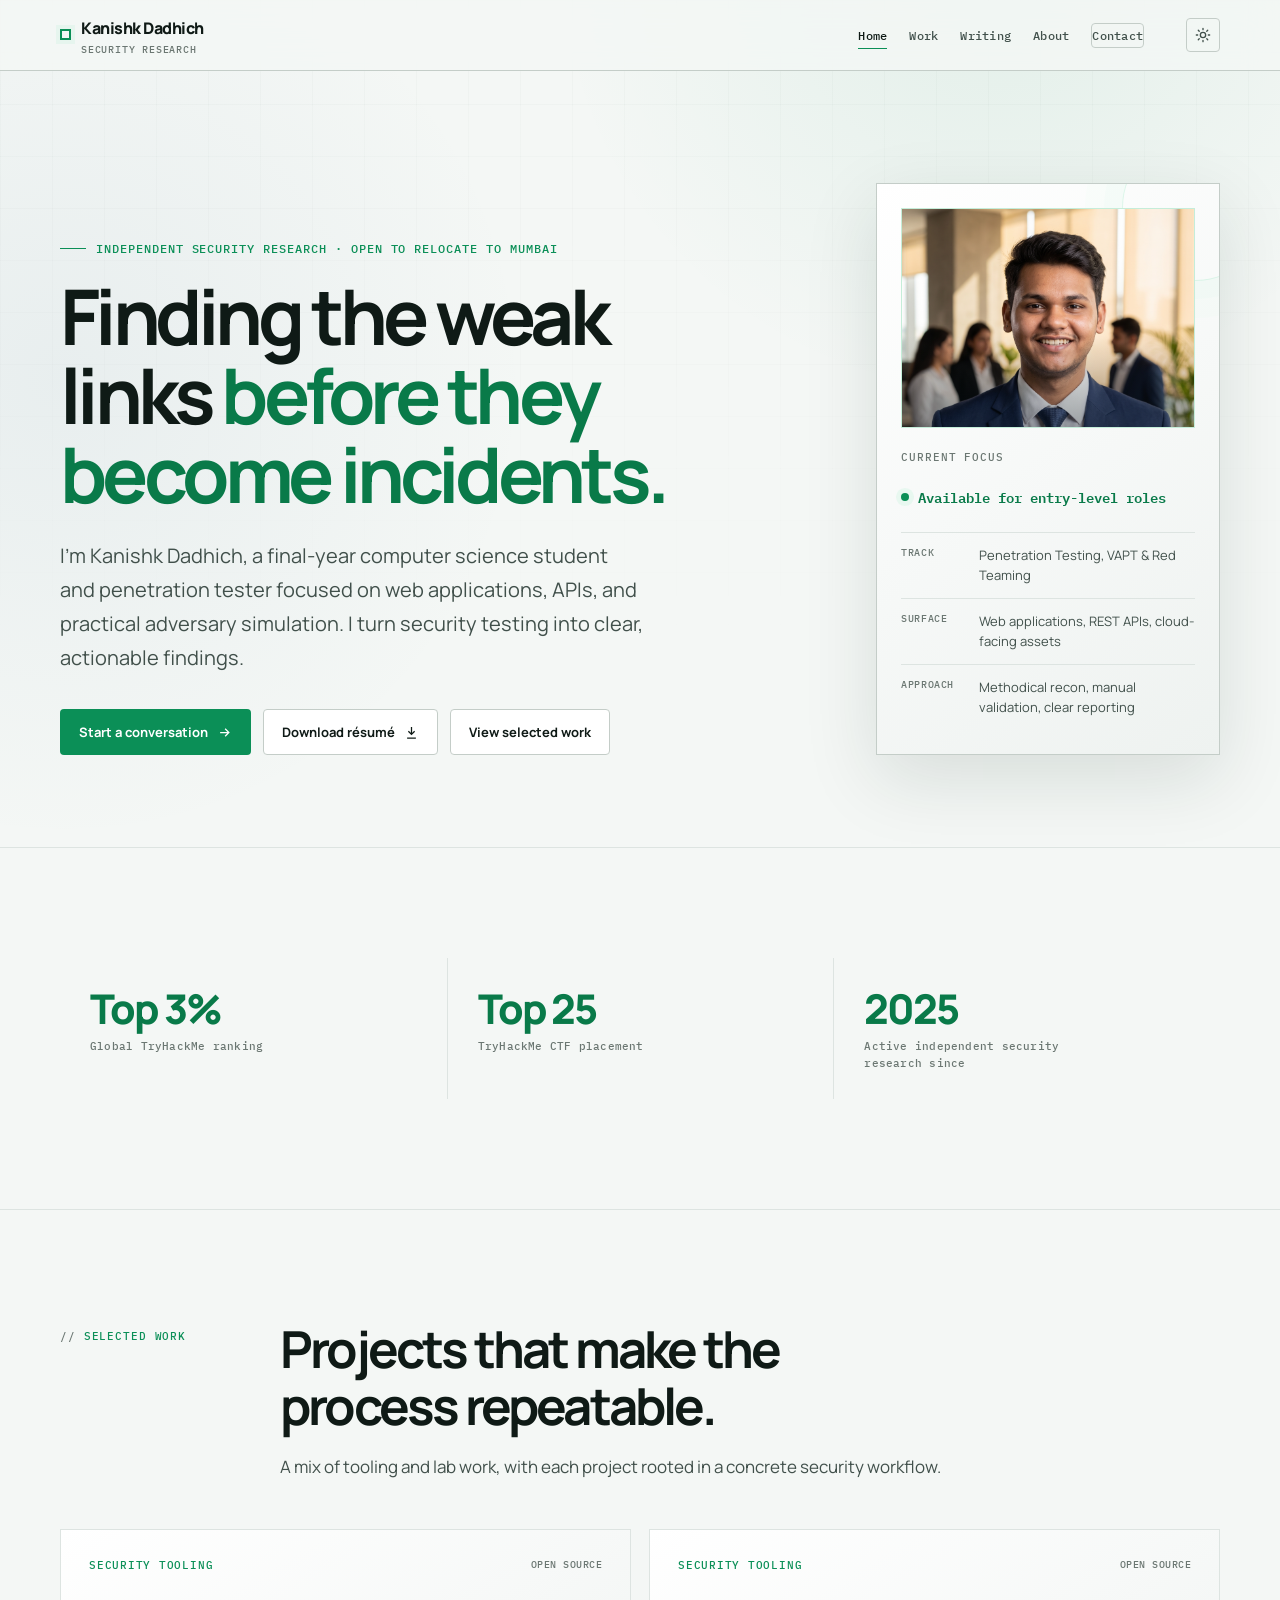
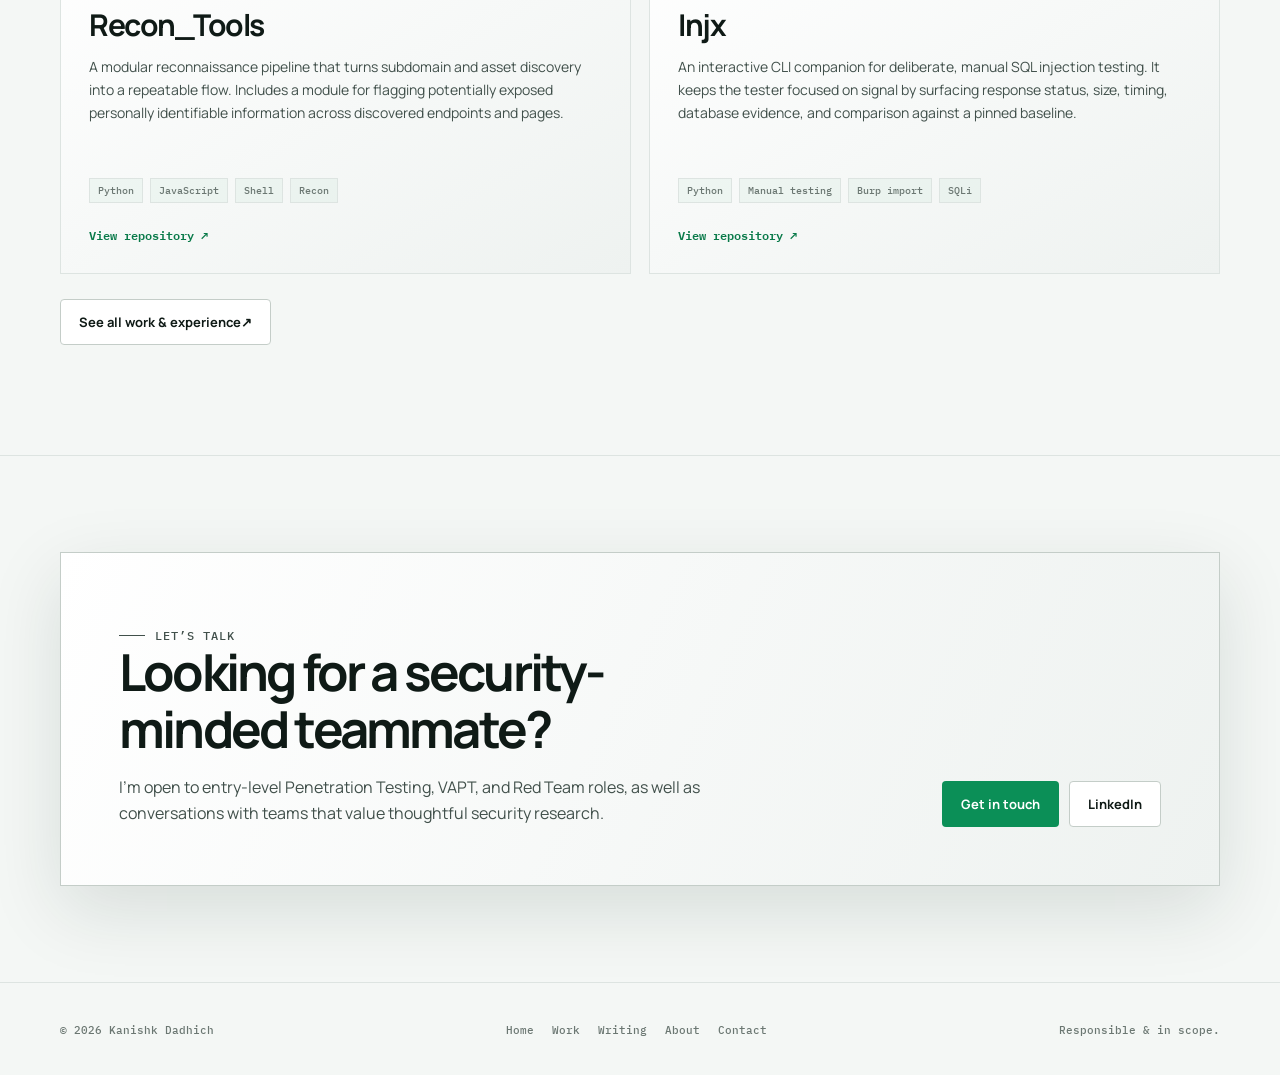
==== index.html @ c45a0421 "Update index.html" ====
<!doctype html>
<html lang="en">
<head>
  <meta charset="UTF-8">
  <meta name="viewport" content="width=device-width, initial-scale=1.0">
  <title>Kanishk Dadhich — Security Researcher &amp; Penetration Tester</title>
  <meta name="description" content="Kanishk Dadhich is a penetration tester and security researcher focused on web applications, APIs, and practical security testing.">
  <meta property="og:type" content="website">
  <meta property="og:title" content="Kanishk Dadhich — Security Researcher &amp; Penetration Tester">
  <meta property="og:description" content="Penetration tester and security researcher focused on web applications, APIs, and practical adversary simulation.">
  <meta property="og:image" content="kanishk.png">
  <meta name="twitter:card" content="summary_large_image">
  <link rel="icon" href="data:image/svg+xml,%3Csvg xmlns='http://www.w3.org/2000/svg' viewBox='0 0 32 32'%3E%3Crect width='32' height='32' fill='%230a1016'/%3E%3Crect x='9' y='9' width='14' height='14' fill='none' stroke='%2376e0ae' stroke-width='3'/%3E%3C/svg%3E">
  <link rel="preconnect" href="https://fonts.googleapis.com">
  <link rel="preconnect" href="https://fonts.gstatic.com" crossorigin>
  <link href="https://fonts.googleapis.com/css2?family=IBM+Plex+Mono:wght@400;500;600&family=Manrope:wght@400;500;600;700;800&display=swap" rel="stylesheet">
  <link rel="stylesheet" href="styles.css">
  <script>(function(){try{var t=localStorage.getItem('theme');if(!t){t=window.matchMedia('(prefers-color-scheme: light)').matches?'light':'dark';}document.documentElement.setAttribute('data-theme',t);}catch(e){document.documentElement.setAttribute('data-theme','dark');}}());</script>
</head>
<body>
  <a class="skip-link" href="#main-content">Skip to content</a>

  <header class="site-header">
    <div class="container nav-wrap">
      <a class="wordmark" href="index.html" aria-label="Kanishk Dadhich — home">
        <span class="wordmark-mark" aria-hidden="true"></span>
        <span>Kanishk Dadhich<small>Security Research</small></span>
      </a>
      <nav class="nav-links" id="primary-nav" aria-label="Primary navigation">
        <a href="index.html" aria-current="page">Home</a>
        <a href="work.html">Work</a>
        <a href="writing.html">Writing</a>
        <a href="about.html">About</a>
        <a class="nav-cta" href="contact.html">Contact</a>
      </nav>
      <div class="nav-controls">
        <button type="button" class="theme-toggle" aria-label="Switch theme">
          <svg class="icon-moon" width="16" height="16" viewBox="0 0 24 24" fill="none" stroke="currentColor" stroke-width="2" stroke-linecap="round" stroke-linejoin="round" aria-hidden="true"><path d="M21 12.79A9 9 0 1 1 11.21 3 7 7 0 0 0 21 12.79z"/></svg>
          <svg class="icon-sun" width="16" height="16" viewBox="0 0 24 24" fill="none" stroke="currentColor" stroke-width="2" stroke-linecap="round" stroke-linejoin="round" aria-hidden="true"><circle cx="12" cy="12" r="4"/><path d="M12 2v2M12 20v2M4.93 4.93l1.41 1.41M17.66 17.66l1.41 1.41M2 12h2M20 12h2M6.34 17.66l-1.41 1.41M19.07 4.93l-1.41 1.41"/></svg>
        </button>
        <button type="button" class="nav-toggle" id="nav-toggle" aria-controls="primary-nav" aria-expanded="false" aria-label="Open menu">
          <svg class="icon-open" width="18" height="18" viewBox="0 0 24 24" fill="none" stroke="currentColor" stroke-width="2" stroke-linecap="round" aria-hidden="true"><path d="M3 6h18M3 12h18M3 18h18"/></svg>
          <svg class="icon-close" width="18" height="18" viewBox="0 0 24 24" fill="none" stroke="currentColor" stroke-width="2" stroke-linecap="round" aria-hidden="true"><path d="M6 6l12 12M18 6L6 18"/></svg>
        </button>
      </div>
    </div>
  </header>

  <main id="main-content">
    <section class="hero" id="top">
      <div class="container hero-grid">
        <div class="reveal">
          <p class="eyebrow">Independent security research · Open to relocate to Mumbai</p>
          <h1>Finding the weak links <span class="emphasis">before they become incidents.</span></h1>
          <p class="hero-copy">I’m Kanishk Dadhich, a final-year computer science student and penetration tester focused on web applications, APIs, and practical adversary simulation. I turn security testing into clear, actionable findings.</p>
          <div class="hero-actions">
            <a class="button button-primary" href="contact.html">Start a conversation
              <svg width="15" height="15" viewBox="0 0 24 24" fill="none" stroke="currentColor" stroke-width="2" aria-hidden="true"><path d="M5 12h14M13 6l6 6-6 6"/></svg>
            </a>
            <a class="button button-secondary" href="kanishk-resume.pdf" download="Kanishk-Dadhich-Resume.pdf">Download résumé
              <svg width="15" height="15" viewBox="0 0 24 24" fill="none" stroke="currentColor" stroke-width="2" aria-hidden="true"><path d="M12 3v12M7 10l5 5 5-5M5 21h14"/></svg>
            </a>
            <a class="button button-secondary" href="work.html">View selected work</a>
          </div>
        </div>
        <aside class="profile-panel reveal" aria-label="Current professional focus">
          <figure class="profile-portrait">
            <img src="kanishk.png" width="1782" height="2400" alt="Kanishk Dadhich in a blue suit" fetchpriority="high" decoding="async">
          </figure>
          <p class="panel-label">Current focus</p>
          <div class="panel-status"><span class="status-dot" aria-hidden="true"></span>Available for entry-level roles</div>
          <dl class="focus-list">
            <div><dt>Track</dt><dd>Penetration Testing, VAPT &amp; Red Teaming</dd></div>
            <div><dt>Surface</dt><dd>Web applications, REST APIs, cloud-facing assets</dd></div>
            <div><dt>Approach</dt><dd>Methodical recon, manual validation, clear reporting</dd></div>
          </dl>
        </aside>
      </div>
    </section>

    <section class="metrics" aria-label="Highlights">
      <div class="container metric-grid reveal">
        <div class="metric"><span class="metric-value">Top 3%</span><span class="metric-label">Global TryHackMe ranking</span></div>
        <div class="metric"><span class="metric-value">Top 25</span><span class="metric-label">TryHackMe CTF placement</span></div>
        <div class="metric"><span class="metric-value">2025</span><span class="metric-label">Active independent security research since</span></div>
      </div>
    </section>

    <section id="work" aria-labelledby="work-title">
      <div class="container">
        <div class="section-head reveal">
          <p class="section-kicker">Selected work</p>
          <div>
            <h2 id="work-title">Projects that make the process repeatable.</h2>
            <p class="section-intro">A mix of tooling and lab work, with each project rooted in a concrete security workflow.</p>
          </div>
        </div>
        <div class="case-grid reveal">
          <article class="case">
            <div class="case-top"><span class="case-type">Security tooling</span><span class="case-scope">Open source</span></div>
            <h3>Recon_Tools</h3>
            <p>A modular reconnaissance pipeline that turns subdomain and asset discovery into a repeatable flow. Includes a module for flagging potentially exposed personally identifiable information across discovered endpoints and pages.</p>
            <div class="case-meta"><span>Python</span><span>JavaScript</span><span>Shell</span><span>Recon</span></div>
            <a class="case-link" href="https://github.com/kanishk-dadhich/Recon_Tools" target="_blank" rel="noopener">View repository <span aria-hidden="true">↗</span></a>
          </article>
          <article class="case">
            <div class="case-top"><span class="case-type">Security tooling</span><span class="case-scope">Open source</span></div>
            <h3>Injx</h3>
            <p>An interactive CLI companion for deliberate, manual SQL injection testing. It keeps the tester focused on signal by surfacing response status, size, timing, database evidence, and comparison against a pinned baseline.</p>
            <div class="case-meta"><span>Python</span><span>Manual testing</span><span>Burp import</span><span>SQLi</span></div>
            <a class="case-link" href="https://github.com/kanishk-dadhich/injx" target="_blank" rel="noopener">View repository <span aria-hidden="true">↗</span></a>
          </article>
        </div>
        <p class="articles-footer reveal"><a class="button button-secondary" href="work.html">See all work &amp; experience <span aria-hidden="true">↗</span></a></p>
      </div>
    </section>

    <section class="contact" id="contact" aria-labelledby="contact-title">
      <div class="container contact-box reveal">
        <div>
          <p class="eyebrow">Let’s talk</p>
          <h2 id="contact-title">Looking for a security-minded teammate?</h2>
          <p>I’m open to entry-level Penetration Testing, VAPT, and Red Team roles, as well as conversations with teams that value thoughtful security research.</p>
        </div>
        <div class="contact-actions">
          <a class="button button-primary" href="contact.html">Get in touch</a>
          <a class="button button-secondary" href="https://www.linkedin.com/in/kanishk-dadhich" target="_blank" rel="noopener">LinkedIn</a>
        </div>
      </div>
    </section>
  </main>

  <footer>
    <div class="container footer-inner">
      <p>© 2026 Kanishk Dadhich</p>
      <nav class="footer-nav" aria-label="Footer navigation">
        <a href="index.html">Home</a>
        <a href="work.html">Work</a>
        <a href="writing.html">Writing</a>
        <a href="about.html">About</a>
        <a href="contact.html">Contact</a>
      </nav>
      <p>Responsible &amp; in scope.</p>
    </div>
  </footer>

  <script src="app.js"></script>
</body>
</html>
---- styles.css ----
:root {
  --bg: #0a1016;
  --surface: #101923;
  --surface-raised: #141f2a;
  --surface-muted: #0d151e;
  --text: #edf3f7;
  --text-soft: #b7c3cc;
  --text-muted: #8393a0;
  --line: #263440;
  --line-strong: #385061;
  --accent: #76e0ae;
  --accent-bright: #a5f3c9;
  --accent-ink: #082418;
  --warm: #e9c887;
  --danger: #ff8f8f;
  --header-bg: rgba(10, 16, 22, .82);
  --field-bg: rgba(16, 25, 35, .55);
  --tag-bg: rgba(255, 255, 255, .015);
  --font-sans: "Manrope", sans-serif;
  --font-mono: "IBM Plex Mono", monospace;
  --max-width: 1160px;
  --shadow: 0 24px 70px rgba(0, 0, 0, .22);
}

:root[data-theme="light"] {
  --bg: #f4f7f5;
  --surface: #ffffff;
  --surface-raised: #ffffff;
  --surface-muted: #eef2f0;
  --text: #0f1a16;
  --text-soft: #41504b;
  --text-muted: #6b7772;
  --line: #dde4e1;
  --line-strong: #c4cdc8;
  --accent: #0b8f57;
  --accent-bright: #097a49;
  --accent-ink: #ffffff;
  --warm: #a9781f;
  --danger: #c0392b;
  --header-bg: rgba(244, 247, 245, .85);
  --field-bg: #ffffff;
  --tag-bg: rgba(11, 143, 87, .04);
  --shadow: 0 24px 70px rgba(15, 40, 30, .12);
}

* { box-sizing: border-box; }
html { scroll-behavior: smooth; }
body {
  margin: 0;
  min-width: 320px;
  overflow-x: hidden;
  color: var(--text);
  background: var(--bg);
  font-family: var(--font-sans);
  font-size: 16px;
  line-height: 1.65;
  -webkit-font-smoothing: antialiased;
  transition: background .3s ease, color .3s ease;
}
body::before {
  content: "";
  position: fixed;
  inset: 0;
  z-index: -2;
  pointer-events: none;
  background:
    radial-gradient(circle at 78% -5%, rgba(91, 196, 146, .15), transparent 28rem),
    radial-gradient(circle at 5% 42%, rgba(74, 121, 153, .12), transparent 29rem),
    var(--bg);
}
:root[data-theme="light"] body::before {
  background:
    radial-gradient(circle at 78% -5%, rgba(11, 143, 87, .08), transparent 28rem),
    radial-gradient(circle at 5% 42%, rgba(74, 121, 153, .07), transparent 29rem),
    var(--bg);
}
body::after {
  content: "";
  position: fixed;
  inset: 0;
  z-index: -1;
  pointer-events: none;
  opacity: .42;
  background-image: linear-gradient(rgba(151, 178, 196, .045) 1px, transparent 1px), linear-gradient(90deg, rgba(151, 178, 196, .045) 1px, transparent 1px);
  background-size: 52px 52px;
  mask-image: linear-gradient(to bottom, black, transparent 78%);
}
:root[data-theme="light"] body::after { opacity: .6; background-image: linear-gradient(rgba(15, 50, 35, .04) 1px, transparent 1px), linear-gradient(90deg, rgba(15, 50, 35, .04) 1px, transparent 1px); }
a { color: inherit; text-decoration: none; }
a:focus-visible, button:focus-visible {
  outline: 3px solid var(--accent);
  outline-offset: 4px;
  border-radius: 3px;
}
::selection { background: var(--accent); color: var(--accent-ink); }

.skip-link {
  position: fixed;
  top: 12px;
  left: 12px;
  z-index: 100;
  padding: 9px 13px;
  color: var(--accent-ink);
  background: var(--accent);
  border-radius: 4px;
  transform: translateY(-170%);
  transition: transform .18s ease;
  font-weight: 800;
}
.skip-link:focus { transform: translateY(0); }
.container { width: min(var(--max-width), calc(100% - 48px)); margin: 0 auto; }

.site-header {
  position: sticky;
  top: 0;
  z-index: 20;
  border-bottom: 1px solid var(--line-strong);
  background: var(--header-bg);
  backdrop-filter: blur(16px);
}
.nav-wrap { min-height: 70px; display: flex; align-items: center; justify-content: space-between; gap: 24px; }
.wordmark { display: inline-flex; align-items: center; gap: 10px; flex-shrink: 0; font-weight: 800; letter-spacing: -.03em; color: var(--text); }
.wordmark-mark { width: 11px; height: 11px; border: 2px solid var(--accent); box-shadow: 0 0 0 4px rgba(118, 224, 174, .1); }
.wordmark small { display: block; color: var(--text-muted); font: 500 10px/1.1 var(--font-mono); letter-spacing: .08em; text-transform: uppercase; margin-top: 3px; }
.nav-links { display: flex; align-items: center; gap: 22px; margin-left: auto; }
.nav-controls { display: flex; align-items: center; gap: 10px; margin-left: 18px; }
.nav-toggle { display: none; align-items: center; justify-content: center; width: 34px; height: 34px; padding: 0; color: var(--text-soft); background: transparent; border: 1px solid var(--line-strong); border-radius: 4px; cursor: pointer; transition: border-color .18s ease, color .18s ease, background .18s ease; }
.nav-toggle:hover { color: var(--accent-bright); border-color: var(--accent); background: rgba(118, 224, 174, .08); }
.nav-toggle .icon-close { display: none; }
.site-header.nav-open .nav-toggle .icon-open { display: none; }
.site-header.nav-open .nav-toggle .icon-close { display: block; }
.nav-links a { position: relative; color: var(--text-soft); font: 500 12px var(--font-mono); letter-spacing: .02em; padding: 4px 0; }
.nav-links a:not(.nav-cta)::after { content: ""; position: absolute; left: 0; right: 0; bottom: -2px; height: 1px; background: var(--accent); transform: scaleX(0); transform-origin: left; transition: transform .22s ease; }
.nav-links a:not(.nav-cta):hover { color: var(--accent-bright); }
.nav-links a:not(.nav-cta):hover::after { transform: scaleX(1); }
.nav-links a[aria-current="page"] { color: var(--text); }
.nav-links a[aria-current="page"]::after { transform: scaleX(1); }
.nav-cta { padding: 8px 12px; border: 1px solid var(--line-strong); border-radius: 4px; transition: border-color .18s ease, background .18s ease; }
.nav-cta:hover { border-color: var(--accent); background: rgba(118, 224, 174, .08); }
.theme-toggle { display: inline-flex; align-items: center; justify-content: center; width: 34px; height: 34px; padding: 0; color: var(--text-soft); background: transparent; border: 1px solid var(--line-strong); border-radius: 4px; cursor: pointer; transition: border-color .18s ease, color .18s ease, background .18s ease; }
.theme-toggle:hover { color: var(--accent-bright); border-color: var(--accent); background: rgba(118, 224, 174, .08); }
.theme-toggle .icon-sun { display: none; }
:root[data-theme="light"] .theme-toggle .icon-sun { display: block; }
:root[data-theme="light"] .theme-toggle .icon-moon { display: none; }

.hero { padding: 112px 0 92px; }
.hero-grid { display: grid; grid-template-columns: minmax(0, 1.35fr) minmax(290px, .65fr); gap: clamp(42px, 8vw, 110px); align-items: end; }
.eyebrow { display: flex; align-items: center; gap: 10px; margin: 0 0 20px; color: var(--accent); font: 500 12px var(--font-mono); letter-spacing: .08em; text-transform: uppercase; }
.eyebrow::before { content: ""; width: 26px; height: 1px; background: currentColor; }
h1, h2, h3, p { margin-top: 0; }
h1 { max-width: 800px; margin-bottom: 26px; font-size: clamp(45px, 6vw, 80px); line-height: 1.03; letter-spacing: -.06em; text-wrap: balance; }
h1 .emphasis { color: var(--accent-bright); }
.hero-copy { max-width: 660px; color: var(--text-soft); font-size: clamp(17px, 2vw, 20px); line-height: 1.7; text-wrap: pretty; }
.hero-actions { display: flex; flex-wrap: wrap; gap: 12px; margin-top: 34px; }
.button { display: inline-flex; align-items: center; justify-content: center; min-height: 46px; padding: 11px 18px; border: 1px solid transparent; border-radius: 4px; font: 700 13px var(--font-sans); cursor: pointer; transition: transform .18s ease, border-color .18s ease, background .18s ease; }
.button:hover { transform: translateY(-2px); }
.button-primary { color: var(--accent-ink); background: var(--accent); }
.button-primary:hover { background: var(--accent-bright); }
.button-secondary { color: var(--text); border-color: var(--line-strong); background: var(--field-bg); }
.button-secondary:hover { border-color: var(--accent); background: rgba(118, 224, 174, .08); }
.button svg { margin-left: 9px; }

.profile-panel { position: relative; padding: 24px; overflow: hidden; border: 1px solid var(--line-strong); background: linear-gradient(145deg, var(--surface-raised), var(--surface-muted)); box-shadow: var(--shadow); }
.profile-panel::after { content: ""; position: absolute; width: 145px; height: 145px; right: -50px; top: -50px; border: 1px solid rgba(118, 224, 174, .23); border-radius: 50%; box-shadow: 0 0 0 18px rgba(118, 224, 174, .03), 0 0 0 37px rgba(118, 224, 174, .025); }
.profile-portrait { position: relative; z-index: 1; aspect-ratio: 4 / 3; margin: 0 0 22px; overflow: hidden; border: 1px solid rgba(118, 224, 174, .34); background: var(--surface-muted); }
.profile-portrait::after { content: ""; position: absolute; inset: 0; pointer-events: none; background: linear-gradient(to top, rgba(8, 20, 27, .38), transparent 42%); }
.profile-portrait img { display: block; width: 100%; height: 100%; object-fit: cover; object-position: center 18%; }
.panel-label { position: relative; z-index: 1; margin-bottom: 21px; color: var(--text-muted); font: 500 11px var(--font-mono); letter-spacing: .08em; text-transform: uppercase; }
.panel-status { position: relative; z-index: 1; display: flex; align-items: center; gap: 9px; margin-bottom: 24px; color: var(--accent-bright); font: 600 14px var(--font-mono); }
.status-dot { width: 8px; height: 8px; border-radius: 50%; background: var(--accent); box-shadow: 0 0 0 5px rgba(118, 224, 174, .12); animation: pulse 2.4s ease-out infinite; }
@keyframes pulse { 0% { box-shadow: 0 0 0 0 rgba(118, 224, 174, .35); } 70% { box-shadow: 0 0 0 9px rgba(118, 224, 174, 0); } 100% { box-shadow: 0 0 0 0 rgba(118, 224, 174, 0); } }
.focus-list { position: relative; z-index: 1; display: grid; margin: 0; }
.focus-list div { display: grid; grid-template-columns: 64px 1fr; gap: 14px; padding: 13px 0; border-top: 1px solid var(--line); }
.focus-list dt { color: var(--text-muted); font: 500 10px var(--font-mono); letter-spacing: .06em; text-transform: uppercase; }
.focus-list dd { margin: 0; color: var(--text-soft); font-size: 13px; line-height: 1.5; }

.metrics { border-top: 1px solid var(--line); border-bottom: 1px solid var(--line); }
.metric-grid { display: grid; grid-template-columns: repeat(3, 1fr); }
.metric { position: relative; padding: 28px 30px; }
.metric + .metric { border-left: 1px solid var(--line); }
.metric-value { display: block; color: var(--accent-bright); font-size: clamp(28px, 3.2vw, 41px); font-weight: 800; line-height: 1.1; letter-spacing: -.05em; }
.metric-label { display: block; max-width: 220px; margin-top: 7px; color: var(--text-muted); font: 500 11px/1.5 var(--font-mono); letter-spacing: .02em; }

section { padding: 110px 0; }
:where(section, [id]) { scroll-margin-top: 92px; }
.section-head { display: grid; grid-template-columns: 190px minmax(0, 1fr); gap: 30px; margin-bottom: 48px; }
.section-kicker { padding-top: 9px; color: var(--accent); font: 500 11px var(--font-mono); letter-spacing: .08em; text-transform: uppercase; }
.section-kicker::before { content: "// "; color: var(--text-muted); }
h2 { max-width: 720px; margin-bottom: 0; font-size: clamp(31px, 4vw, 51px); line-height: 1.12; letter-spacing: -.055em; text-wrap: balance; }
.section-intro { max-width: 665px; margin: 18px 0 0; color: var(--text-soft); font-size: 17px; text-wrap: pretty; }
.divider { border-top: 1px solid var(--line); }
.page-lede { padding: 96px 0 12px; }
.page-lede h1 { font-size: clamp(38px, 5vw, 62px); }
.page-lede p { max-width: 640px; margin-top: 20px; color: var(--text-soft); font-size: clamp(16px, 2vw, 19px); text-wrap: pretty; }
.section-cta { margin-top: 34px; }

.about-grid { display: grid; grid-template-columns: minmax(0, 1fr) minmax(290px, .62fr); gap: clamp(42px, 8vw, 100px); align-items: start; }
.about-copy { color: var(--text-soft); font-size: 17px; }
.about-copy p + p { margin-top: 20px; }
.principles { padding: 5px 0 0; border-top: 1px solid var(--line-strong); }
.principles h3 { margin: 17px 0 14px; font: 600 12px var(--font-mono); letter-spacing: .06em; text-transform: uppercase; }
.principles ul { display: grid; gap: 11px; margin: 0; padding: 0; list-style: none; color: var(--text-soft); font-size: 14px; }
.principles li { display: flex; gap: 10px; align-items: baseline; }
.principles li::before { content: "↗"; color: var(--accent); font-family: var(--font-mono); }

.skills-grid { display: grid; grid-template-columns: repeat(4, 1fr); gap: 1px; background: var(--line); border: 1px solid var(--line); }
.skill-group { min-height: 250px; padding: 24px; background: var(--surface-muted); transition: background .18s ease; }
.skill-group:hover { background: var(--surface); }
.skill-num { color: var(--accent); font: 500 11px var(--font-mono); }
.skill-group h3 { margin: 33px 0 13px; font-size: 17px; letter-spacing: -.03em; }
.skill-group p { margin: 0; color: var(--text-muted); font-size: 13px; line-height: 1.7; }

.timeline { position: relative; display: grid; gap: 0; border-top: 1px solid var(--line); }
.timeline-item { display: grid; grid-template-columns: 190px minmax(0, 1fr); gap: 30px; padding: 34px 0; border-bottom: 1px solid var(--line); }
.timeline-date { color: var(--warm); font: 500 12px var(--font-mono); letter-spacing: .04em; }
.timeline-item h3 { margin-bottom: 4px; font-size: 22px; letter-spacing: -.04em; }
.timeline-context { margin-bottom: 16px; color: var(--text-muted); font: 500 12px var(--font-mono); }
.timeline-item ul { display: grid; gap: 8px; max-width: 780px; margin: 0; padding: 0; list-style: none; color: var(--text-soft); font-size: 14px; }
.timeline-item li { display: flex; gap: 11px; }
.timeline-item li::before { content: "—"; color: var(--accent); }

.case-grid { display: grid; grid-template-columns: repeat(2, minmax(0, 1fr)); gap: 18px; }
.case { display: flex; flex-direction: column; min-height: 345px; padding: 28px; border: 1px solid var(--line); background: linear-gradient(150deg, var(--surface), var(--surface-muted)); transition: transform .2s ease, border-color .2s ease; }
.case:hover { transform: translateY(-4px); border-color: var(--line-strong); }
.case-top { display: flex; align-items: center; justify-content: space-between; gap: 12px; }
.case-type { color: var(--accent); font: 500 11px var(--font-mono); letter-spacing: .07em; text-transform: uppercase; }
.case-scope { color: var(--text-muted); font: 500 10px var(--font-mono); letter-spacing: .05em; text-transform: uppercase; }
.case h3 { margin: 36px 0 13px; font-size: clamp(23px, 2.6vw, 30px); line-height: 1.15; letter-spacing: -.05em; }
.case p { margin-bottom: 24px; color: var(--text-soft); font-size: 14px; }
.case-meta { display: flex; flex-wrap: wrap; gap: 7px; margin-top: auto; }
.case-meta span { padding: 5px 8px; border: 1px solid var(--line); color: var(--text-muted); background: var(--tag-bg); font: 500 10px var(--font-mono); }
.case-link { display: inline-flex; align-items: center; gap: 7px; margin-top: 22px; color: var(--accent-bright); font: 600 12px var(--font-mono); }
.case-link:hover { text-decoration: underline; text-underline-offset: 4px; }

.articles-grid { display: grid; grid-template-columns: repeat(3, minmax(0, 1fr)); gap: 18px; }
.article-card { display: flex; flex-direction: column; min-height: 265px; padding: 27px; border: 1px solid var(--line); background: linear-gradient(150deg, var(--surface), var(--surface-muted)); transition: transform .2s ease, border-color .2s ease, background .2s ease; }
.article-card:hover { transform: translateY(-4px); border-color: var(--accent); background: var(--surface-raised); }
.article-source { display: flex; align-items: center; gap: 8px; color: var(--accent); font: 500 11px var(--font-mono); letter-spacing: .07em; text-transform: uppercase; }
.article-source::before { content: ""; width: 7px; height: 7px; border: 1px solid currentColor; border-radius: 50%; }
.article-card h3 { margin: 34px 0 18px; color: var(--text); font-size: clamp(20px, 2vw, 25px); line-height: 1.22; letter-spacing: -.04em; overflow-wrap: anywhere; }
.article-card p { margin: 0; color: var(--text-soft); font-size: 14px; line-height: 1.7; }
.article-card code { color: var(--accent-bright); font: 500 .9em var(--font-mono); overflow-wrap: anywhere; }
.article-read { display: inline-flex; align-items: center; gap: 7px; margin-top: auto; color: var(--accent-bright); font: 600 12px var(--font-mono); }
.article-card:hover .article-read { text-decoration: underline; text-underline-offset: 4px; }
.articles-footer { margin: 25px 0 0; }

.knowledge-grid { display: grid; grid-template-columns: .9fr 1.1fr; gap: 18px; }
.credentials, .research { padding: 28px; border: 1px solid var(--line); background: var(--surface-muted); }
.subhead { margin-bottom: 24px; color: var(--text-muted); font: 500 11px var(--font-mono); letter-spacing: .07em; text-transform: uppercase; }
.credential-list, .research-list { margin: 0; padding: 0; list-style: none; }
.credential-list { display: grid; gap: 14px; }
.credential-list li { padding-bottom: 14px; border-bottom: 1px solid var(--line); color: var(--text-soft); font-size: 14px; }
.credential-list li:last-child { padding-bottom: 0; border-bottom: 0; }
.credential-list strong { display: block; margin-bottom: 2px; color: var(--text); font-size: 14px; }
.credential-list span { color: var(--text-muted); font-size: 12px; }
.research-list { display: grid; gap: 1px; background: var(--line); border: 1px solid var(--line); }
.research-list a { display: flex; justify-content: space-between; gap: 20px; padding: 17px; background: var(--surface); transition: background .18s ease; }
.research-list a:hover { background: var(--surface-raised); }
.research-list strong { display: block; color: var(--text); font-size: 14px; }
.research-list span { display: block; margin-top: 4px; color: var(--text-muted); font: 500 11px var(--font-mono); }
.research-list svg { flex: 0 0 auto; margin-top: 4px; color: var(--accent); }

.contact { padding: 96px 0; border-top: 1px solid var(--line); }
.contact-box { display: grid; grid-template-columns: 1fr auto; gap: 32px; align-items: end; padding: clamp(28px, 5vw, 58px); overflow: hidden; border: 1px solid var(--line-strong); background: linear-gradient(115deg, var(--surface-raised), var(--surface-muted)); box-shadow: var(--shadow); }
.contact-box h2 { max-width: 620px; }
.contact-box p { max-width: 600px; margin: 17px 0 0; color: var(--text-soft); }
.contact-actions { display: flex; flex-wrap: wrap; gap: 10px; justify-content: flex-end; }

.contact-layout { display: grid; grid-template-columns: minmax(0, 1fr) minmax(300px, .8fr); gap: clamp(40px, 7vw, 90px); align-items: start; }
.contact-detail h3 { margin: 0 0 12px; font: 600 12px var(--font-mono); letter-spacing: .06em; text-transform: uppercase; color: var(--text-muted); }
.contact-detail ul { margin: 0 0 30px; padding: 0; list-style: none; display: grid; gap: 12px; }
.contact-detail a.detail-link { display: inline-flex; align-items: center; gap: 9px; color: var(--text-soft); font-size: 15px; }
.contact-detail a.detail-link:hover { color: var(--accent-bright); }
.contact-detail .detail-link svg { color: var(--accent); flex: 0 0 auto; }
.contact-form { display: grid; gap: 16px; padding: clamp(24px, 4vw, 34px); border: 1px solid var(--line-strong); background: var(--surface-muted); }
.field { display: grid; gap: 7px; }
.field label { color: var(--text-soft); font: 500 11px var(--font-mono); letter-spacing: .05em; text-transform: uppercase; }
.field input, .field textarea { width: 100%; padding: 12px 14px; color: var(--text); background: var(--field-bg); border: 1px solid var(--line-strong); border-radius: 4px; font: 400 15px var(--font-sans); transition: border-color .18s ease, box-shadow .18s ease; }
.field input:focus, .field textarea:focus { outline: none; border-color: var(--accent); box-shadow: 0 0 0 3px rgba(118, 224, 174, .14); }
.field textarea { min-height: 130px; resize: vertical; }
.form-note { margin: 4px 0 0; color: var(--text-muted); font-size: 12px; }
.form-status { margin: 0; min-height: 18px; color: var(--accent-bright); font: 500 12px var(--font-mono); }

footer { padding: 40px 0 38px; border-top: 1px solid var(--line); color: var(--text-muted); font: 500 11px var(--font-mono); }
.footer-inner { display: flex; justify-content: space-between; align-items: center; gap: 20px; flex-wrap: wrap; }
.footer-nav { display: flex; gap: 18px; flex-wrap: wrap; }
.footer-nav a { color: var(--text-muted); }
.footer-nav a:hover { color: var(--accent-bright); }
.footer-inner p { margin: 0; }

.reveal { opacity: 0; transform: translateY(18px); transition: opacity .55s cubic-bezier(.22,.61,.36,1), transform .55s cubic-bezier(.22,.61,.36,1); }
.reveal.is-visible { opacity: 1; transform: none; }

@media (prefers-reduced-motion: reduce) {
  html { scroll-behavior: auto; }
  *, *::before, *::after { transition-duration: .001ms !important; animation-duration: .001ms !important; animation-iteration-count: 1 !important; }
  .reveal { opacity: 1; transform: none; }
}
@media (max-width: 900px) {
  .hero { padding-top: 82px; }
  .hero-grid, .about-grid, .knowledge-grid, .contact-layout { grid-template-columns: 1fr; }
  .section-head, .timeline-item { grid-template-columns: 140px minmax(0, 1fr); }
  .skills-grid { grid-template-columns: repeat(2, 1fr); }
  .contact-box { grid-template-columns: 1fr; }
  .contact-actions { justify-content: flex-start; }
}
@media (max-width: 760px) {
  .nav-toggle { display: inline-flex; }
  .nav-links {
    position: absolute;
    top: 100%;
    left: 0;
    right: 0;
    margin-left: 0;
    flex-direction: column;
    align-items: stretch;
    gap: 0;
    padding: 6px 0 12px;
    background: var(--header-bg);
    backdrop-filter: blur(16px);
    border-bottom: 1px solid var(--line-strong);
    max-height: 0;
    overflow: hidden;
    opacity: 0;
    pointer-events: none;
    transition: max-height .28s ease, opacity .2s ease;
  }
  .site-header.nav-open .nav-links { max-height: 420px; opacity: 1; pointer-events: auto; }
  .nav-links a { padding: 13px 24px; font-size: 13px; }
  .nav-links a:not(.nav-cta)::after { display: none; }
  .nav-links a[aria-current="page"] { color: var(--accent-bright); }
  .nav-links .nav-cta { margin: 10px 24px 2px; text-align: center; border-color: var(--accent); }
}
@media (max-width: 650px) {
  .container { width: min(100% - 32px, var(--max-width)); }
  .nav-wrap { min-height: 65px; gap: 12px; }
  .wordmark > span:last-child { display: none; }
  .hero { padding: 70px 0 62px; }
  .metric-grid, .case-grid, .articles-grid { grid-template-columns: 1fr; }
  .metric + .metric { border-top: 1px solid var(--line); border-left: 0; }
  section { padding: 76px 0; }
  .section-head, .timeline-item { grid-template-columns: 1fr; gap: 14px; }
  .section-head { margin-bottom: 34px; }
  .section-kicker { padding-top: 0; }
  .skills-grid { grid-template-columns: 1fr; }
  .skill-group { min-height: 0; }
  .case { min-height: 0; }
  .contact { padding: 72px 0; }
  .footer-inner { flex-direction: column; align-items: flex-start; }
}
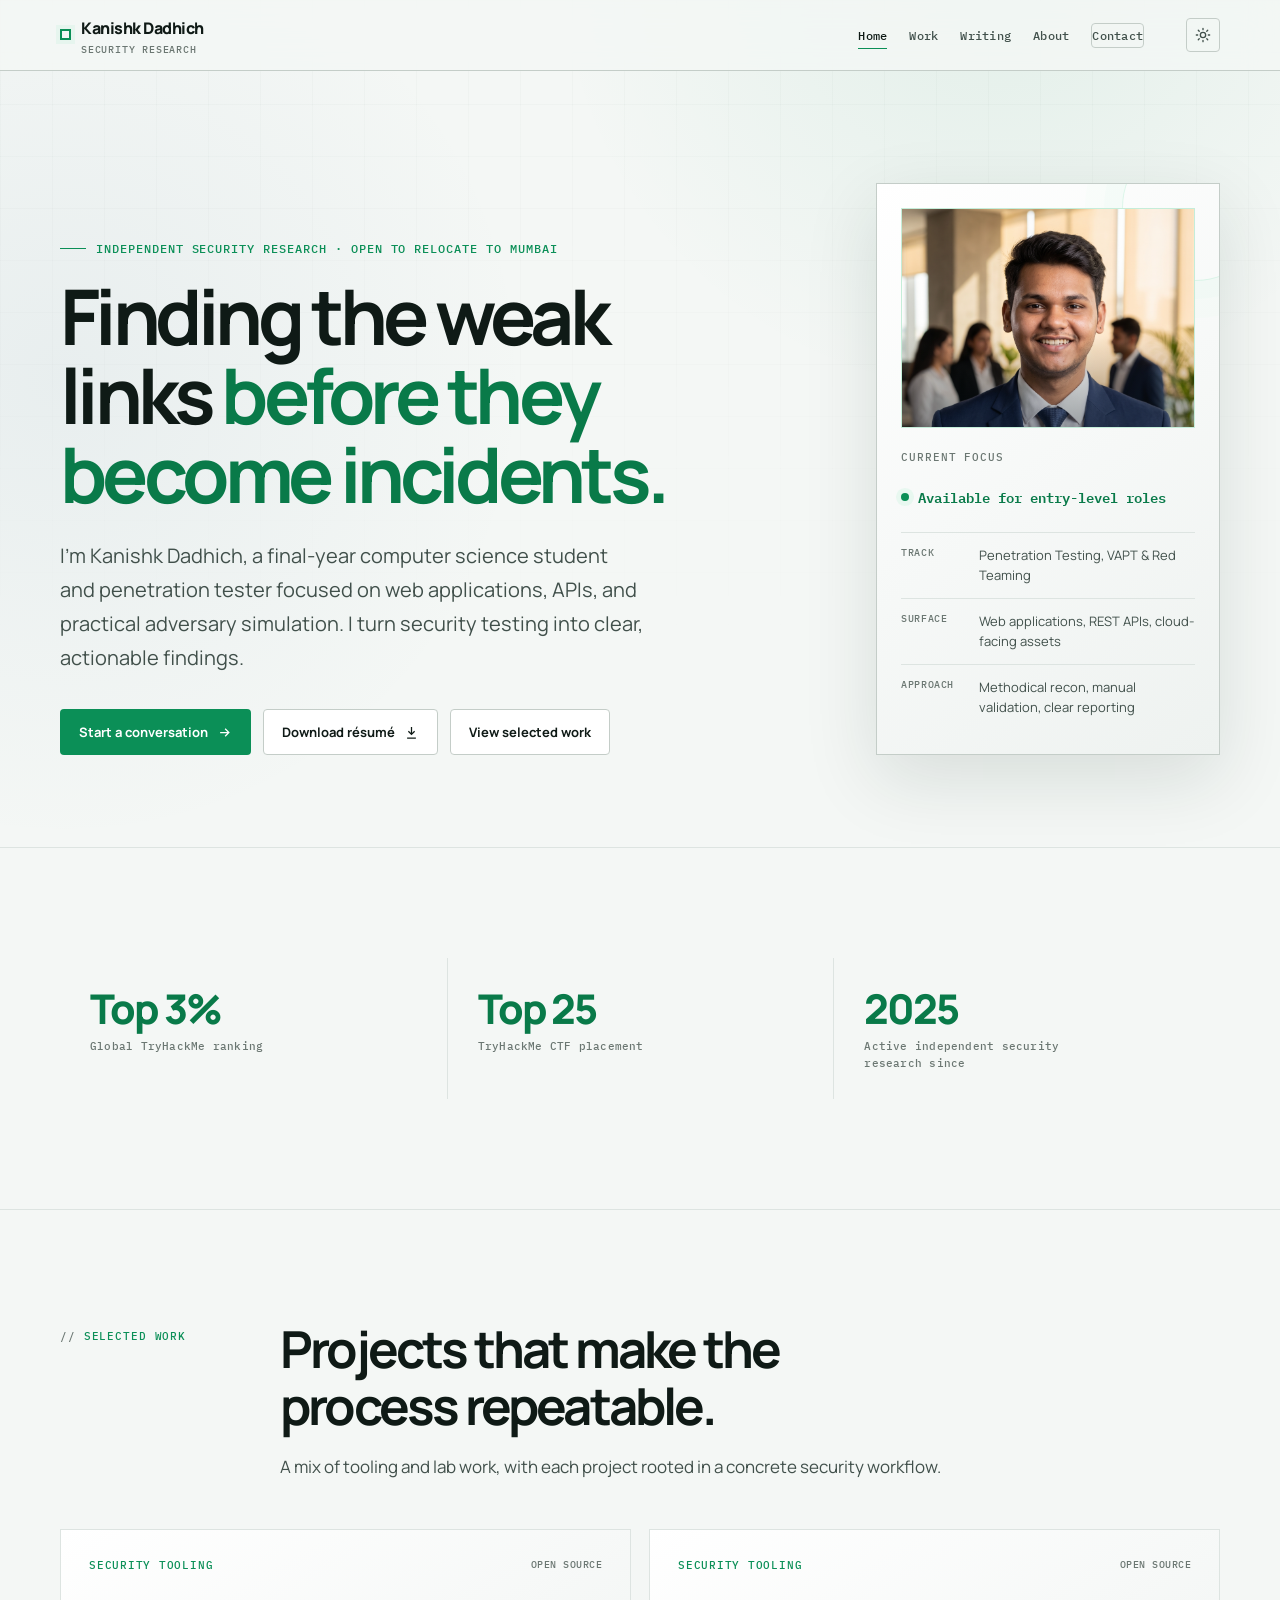
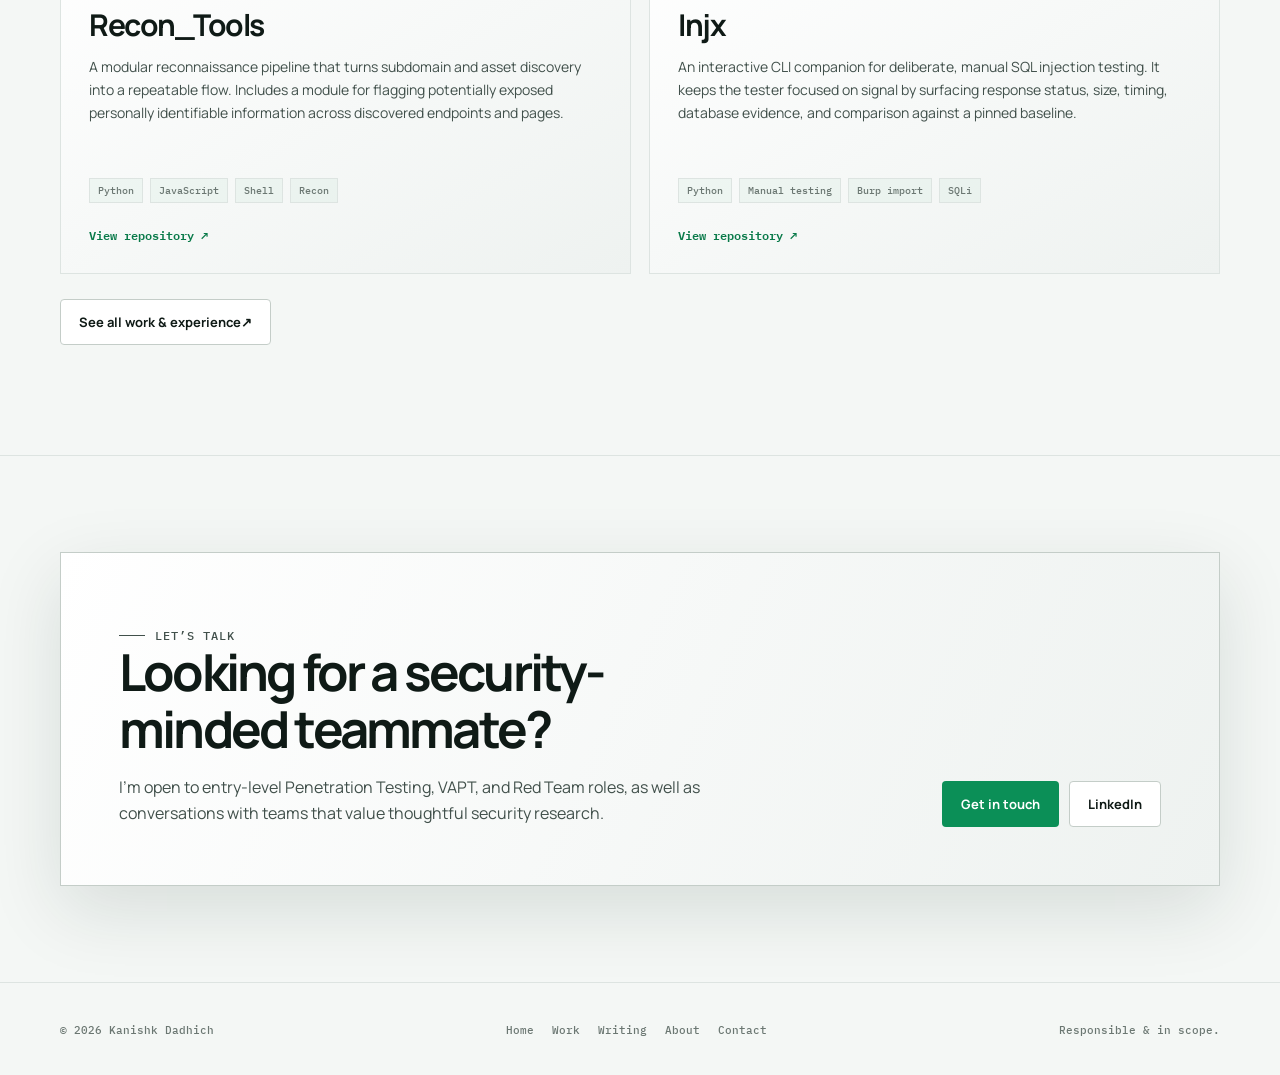
==== commit 4fc24c37: "Update index.html" ====
--- a/index.html
+++ b/index.html
@@ -57,7 +57,7 @@
             <a class="button button-primary" href="contact.html">Start a conversation
               <svg width="15" height="15" viewBox="0 0 24 24" fill="none" stroke="currentColor" stroke-width="2" aria-hidden="true"><path d="M5 12h14M13 6l6 6-6 6"/></svg>
             </a>
-            <a class="button button-secondary" href="kanishk-resume.pdf" download="Kanishk-Dadhich-Resume.pdf">Download résumé
+            <a class="button button-secondary" href="Kanishk-Resume.pdf" download="Kanishk-Dadhich-Resume.pdf">Download résumé
               <svg width="15" height="15" viewBox="0 0 24 24" fill="none" stroke="currentColor" stroke-width="2" aria-hidden="true"><path d="M12 3v12M7 10l5 5 5-5M5 21h14"/></svg>
             </a>
             <a class="button button-secondary" href="work.html">View selected work</a>
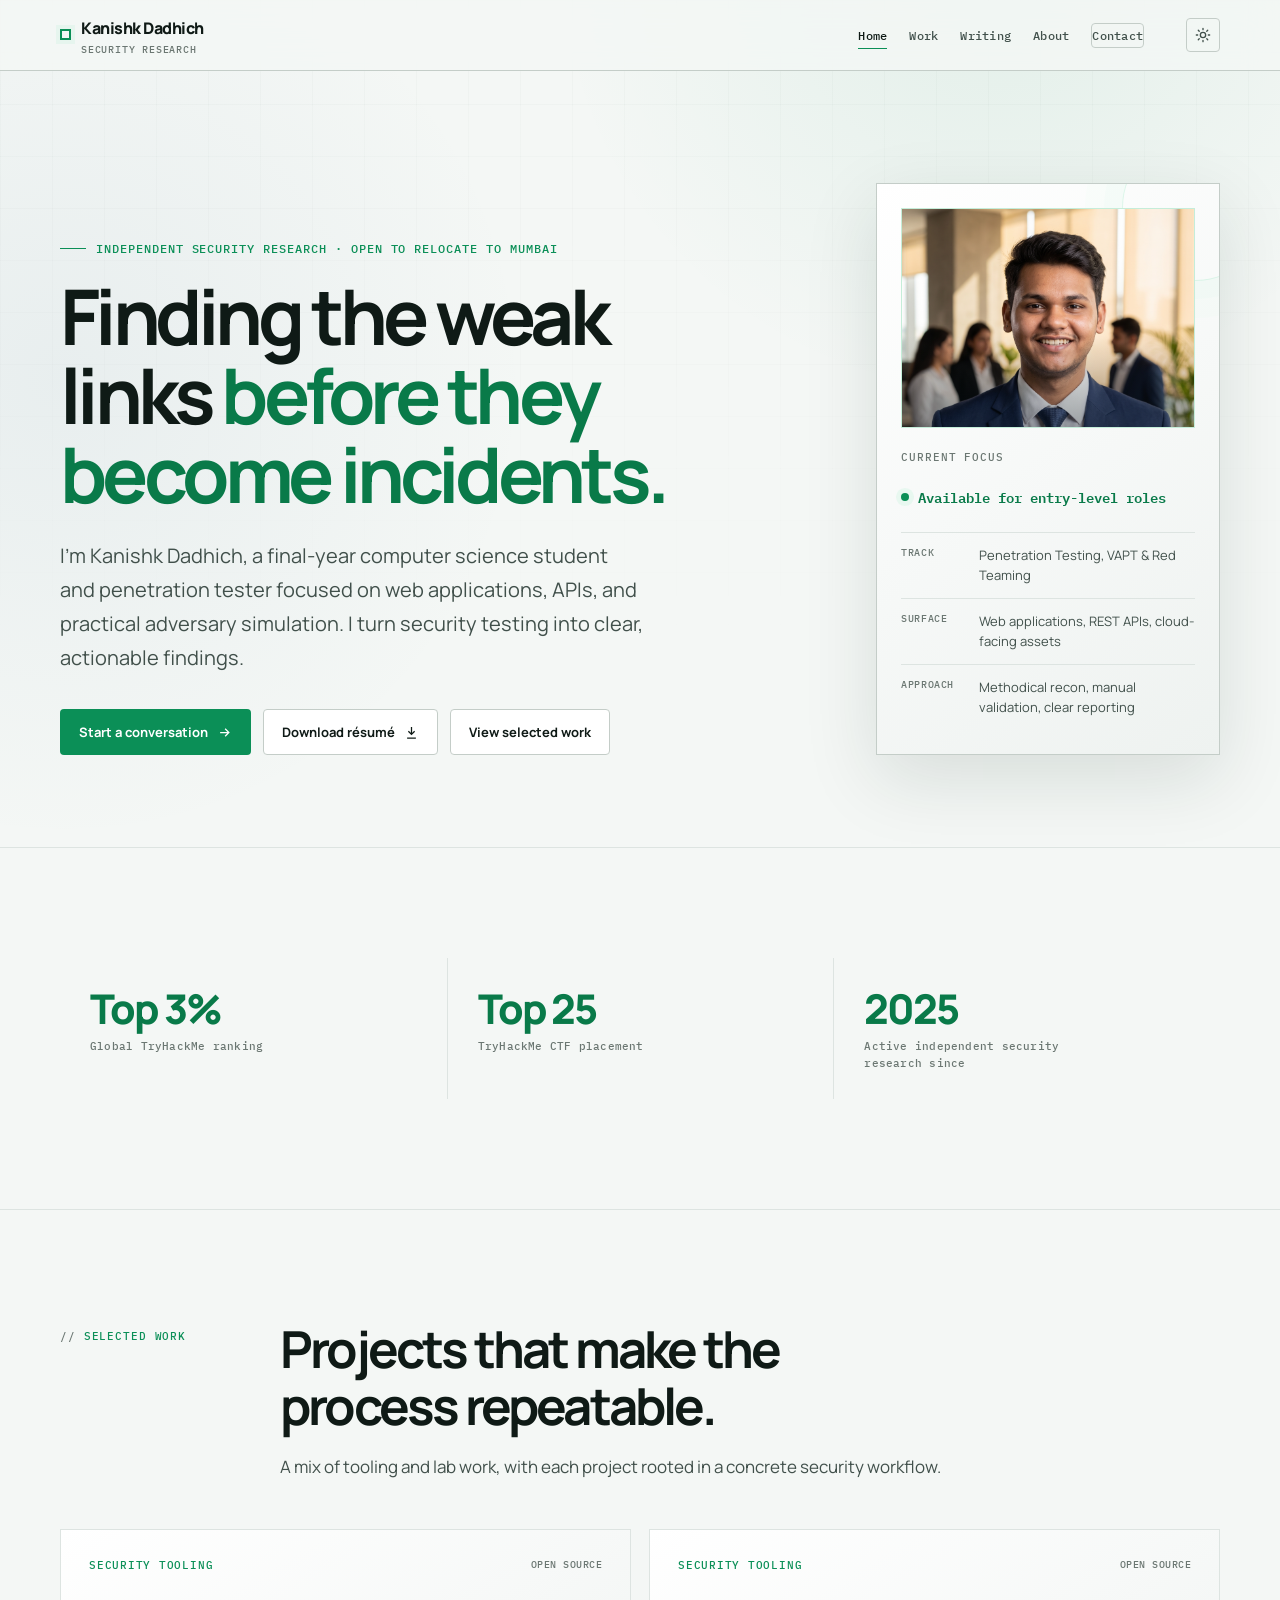
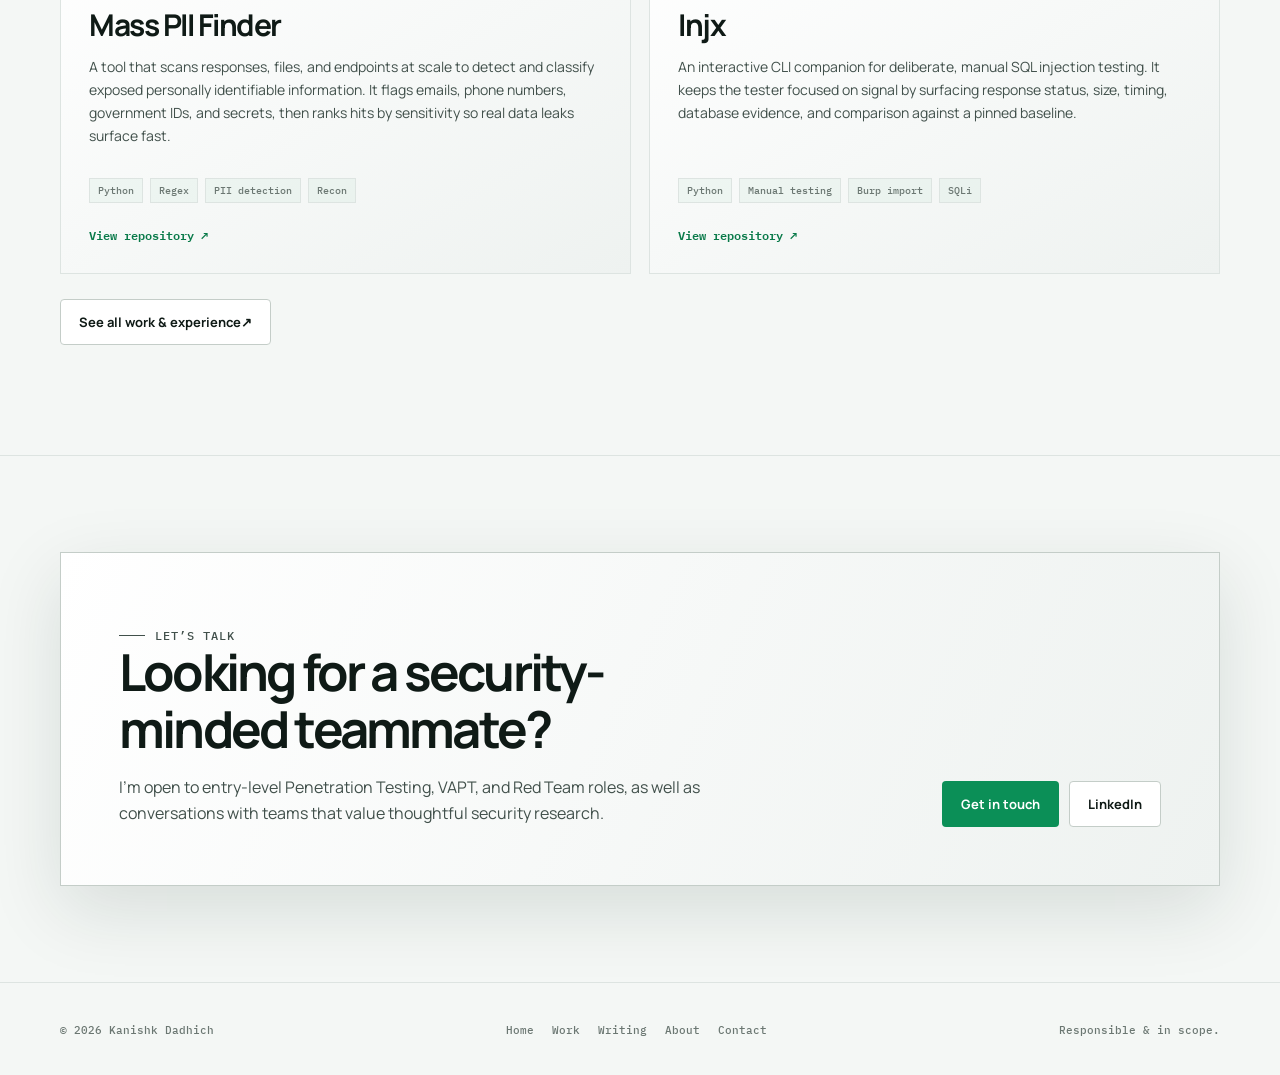
==== commit 7ec08c74: "Replace Recon_Tools with Mass PII Finder in portfolio Co-Authored-By: Claude Opus 4.8 <noreply@anthr" ====
--- a/index.html
+++ b/index.html
@@ -98,10 +98,10 @@
         <div class="case-grid reveal">
           <article class="case">
             <div class="case-top"><span class="case-type">Security tooling</span><span class="case-scope">Open source</span></div>
-            <h3>Recon_Tools</h3>
-            <p>A modular reconnaissance pipeline that turns subdomain and asset discovery into a repeatable flow. Includes a module for flagging potentially exposed personally identifiable information across discovered endpoints and pages.</p>
-            <div class="case-meta"><span>Python</span><span>JavaScript</span><span>Shell</span><span>Recon</span></div>
-            <a class="case-link" href="https://github.com/kanishk-dadhich/Recon_Tools" target="_blank" rel="noopener">View repository <span aria-hidden="true">↗</span></a>
+            <h3>Mass PII Finder</h3>
+            <p>A tool that scans responses, files, and endpoints at scale to detect and classify exposed personally identifiable information. It flags emails, phone numbers, government IDs, and secrets, then ranks hits by sensitivity so real data leaks surface fast.</p>
+            <div class="case-meta"><span>Python</span><span>Regex</span><span>PII detection</span><span>Recon</span></div>
+            <a class="case-link" href="https://github.com/kanishk-dadhich/MassPIIFinder" target="_blank" rel="noopener">View repository <span aria-hidden="true">↗</span></a>
           </article>
           <article class="case">
             <div class="case-top"><span class="case-type">Security tooling</span><span class="case-scope">Open source</span></div>
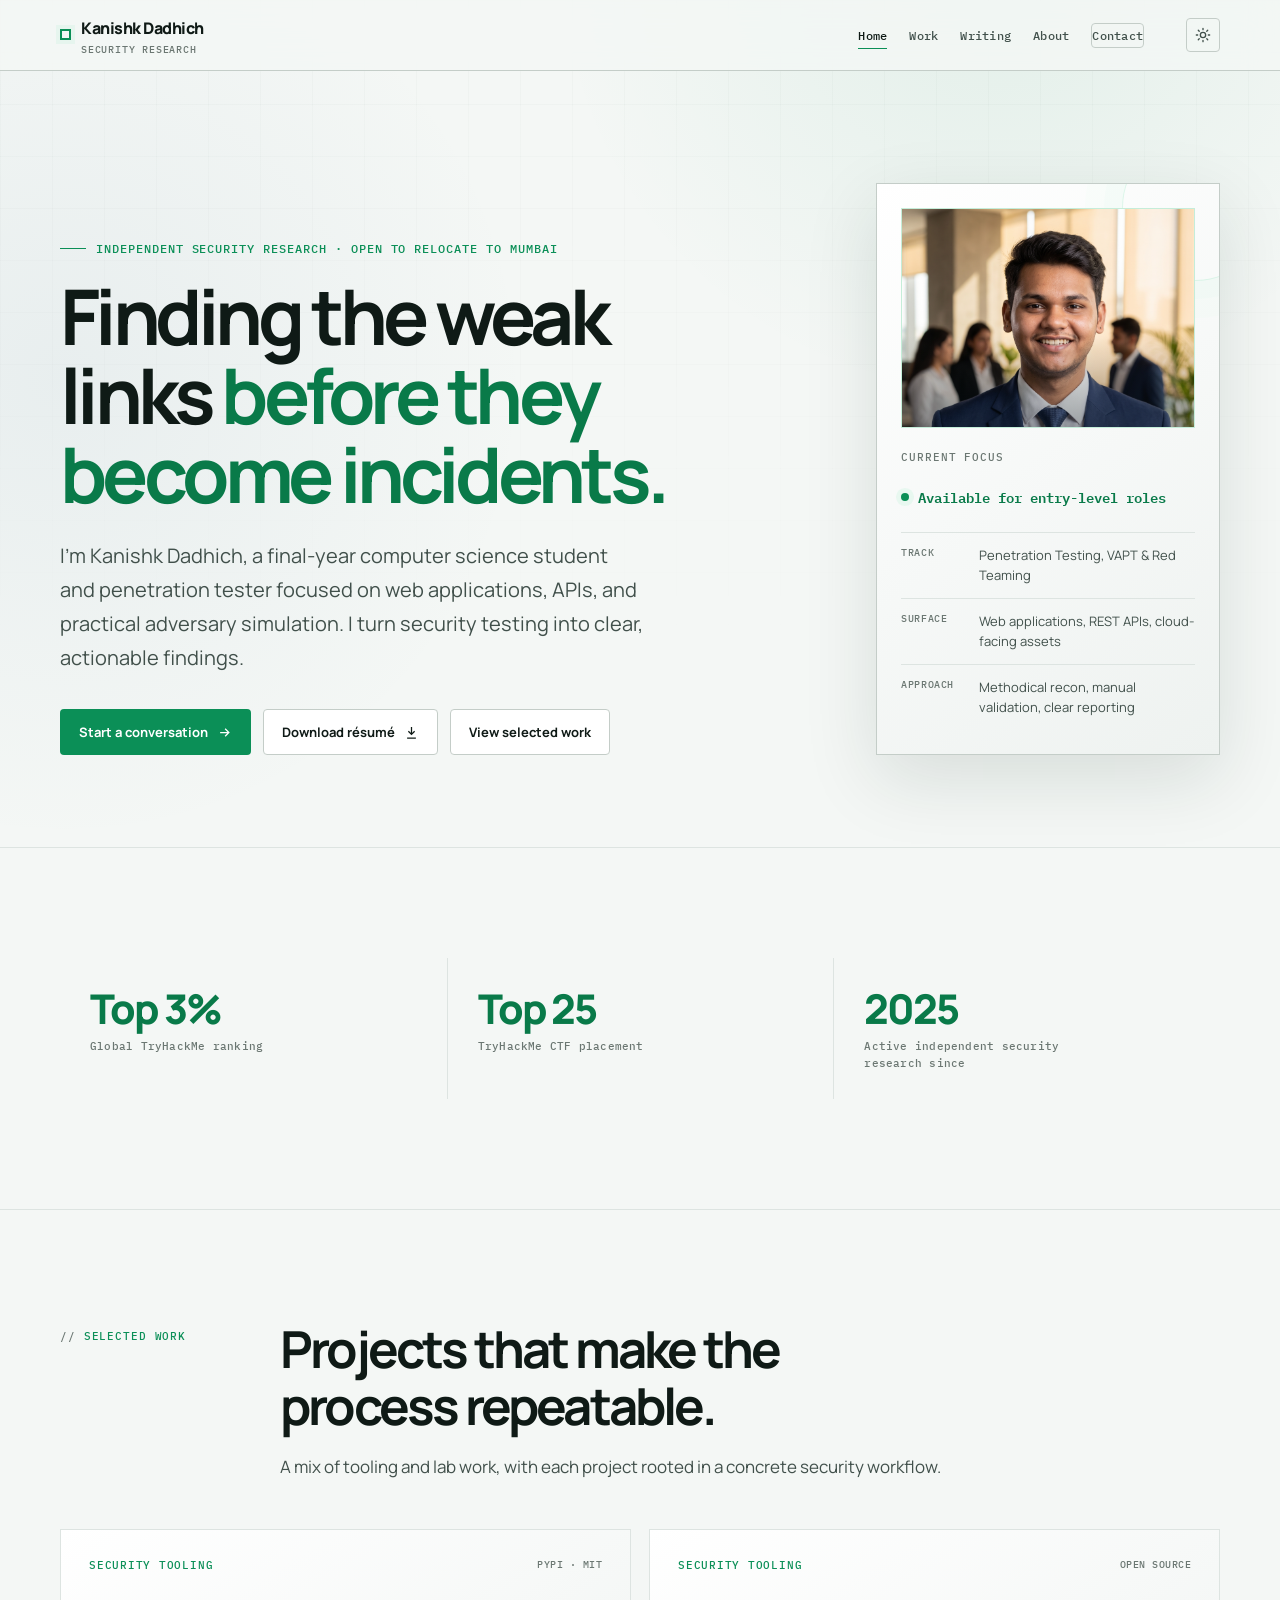
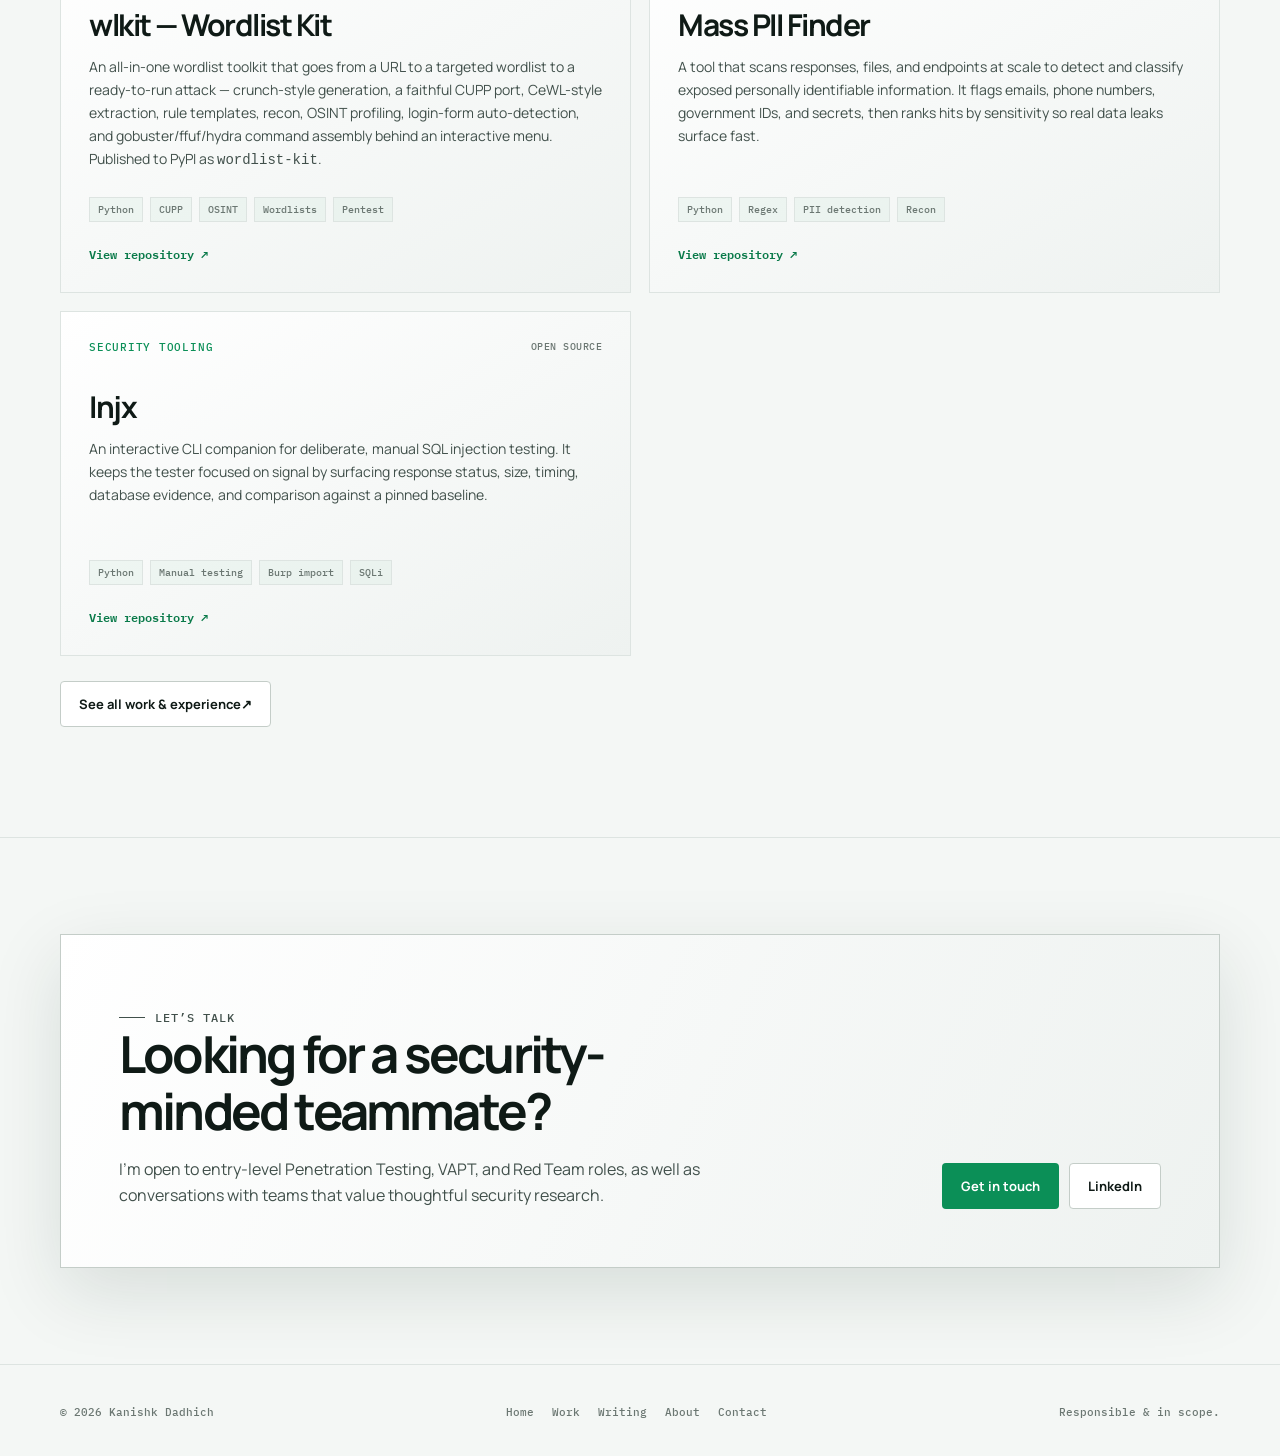
==== commit 302aa136: "portfolio: add wlkit (Wordlist Kit) as flagship project Co-Authored-By: Claude Opus 4.8 <noreply@ant" ====
--- a/index.html
+++ b/index.html
@@ -97,6 +97,13 @@
         </div>
         <div class="case-grid reveal">
           <article class="case">
+            <div class="case-top"><span class="case-type">Security tooling</span><span class="case-scope">PyPI · MIT</span></div>
+            <h3>wlkit — Wordlist Kit</h3>
+            <p>An all-in-one wordlist toolkit that goes from a URL to a targeted wordlist to a ready-to-run attack — crunch-style generation, a faithful CUPP port, CeWL-style extraction, rule templates, recon, OSINT profiling, login-form auto-detection, and gobuster/ffuf/hydra command assembly behind an interactive menu. Published to PyPI as <code>wordlist-kit</code>.</p>
+            <div class="case-meta"><span>Python</span><span>CUPP</span><span>OSINT</span><span>Wordlists</span><span>Pentest</span></div>
+            <a class="case-link" href="https://github.com/kanishk-dadhich/wlkit" target="_blank" rel="noopener">View repository <span aria-hidden="true">↗</span></a>
+          </article>
+          <article class="case">
             <div class="case-top"><span class="case-type">Security tooling</span><span class="case-scope">Open source</span></div>
             <h3>Mass PII Finder</h3>
             <p>A tool that scans responses, files, and endpoints at scale to detect and classify exposed personally identifiable information. It flags emails, phone numbers, government IDs, and secrets, then ranks hits by sensitivity so real data leaks surface fast.</p>
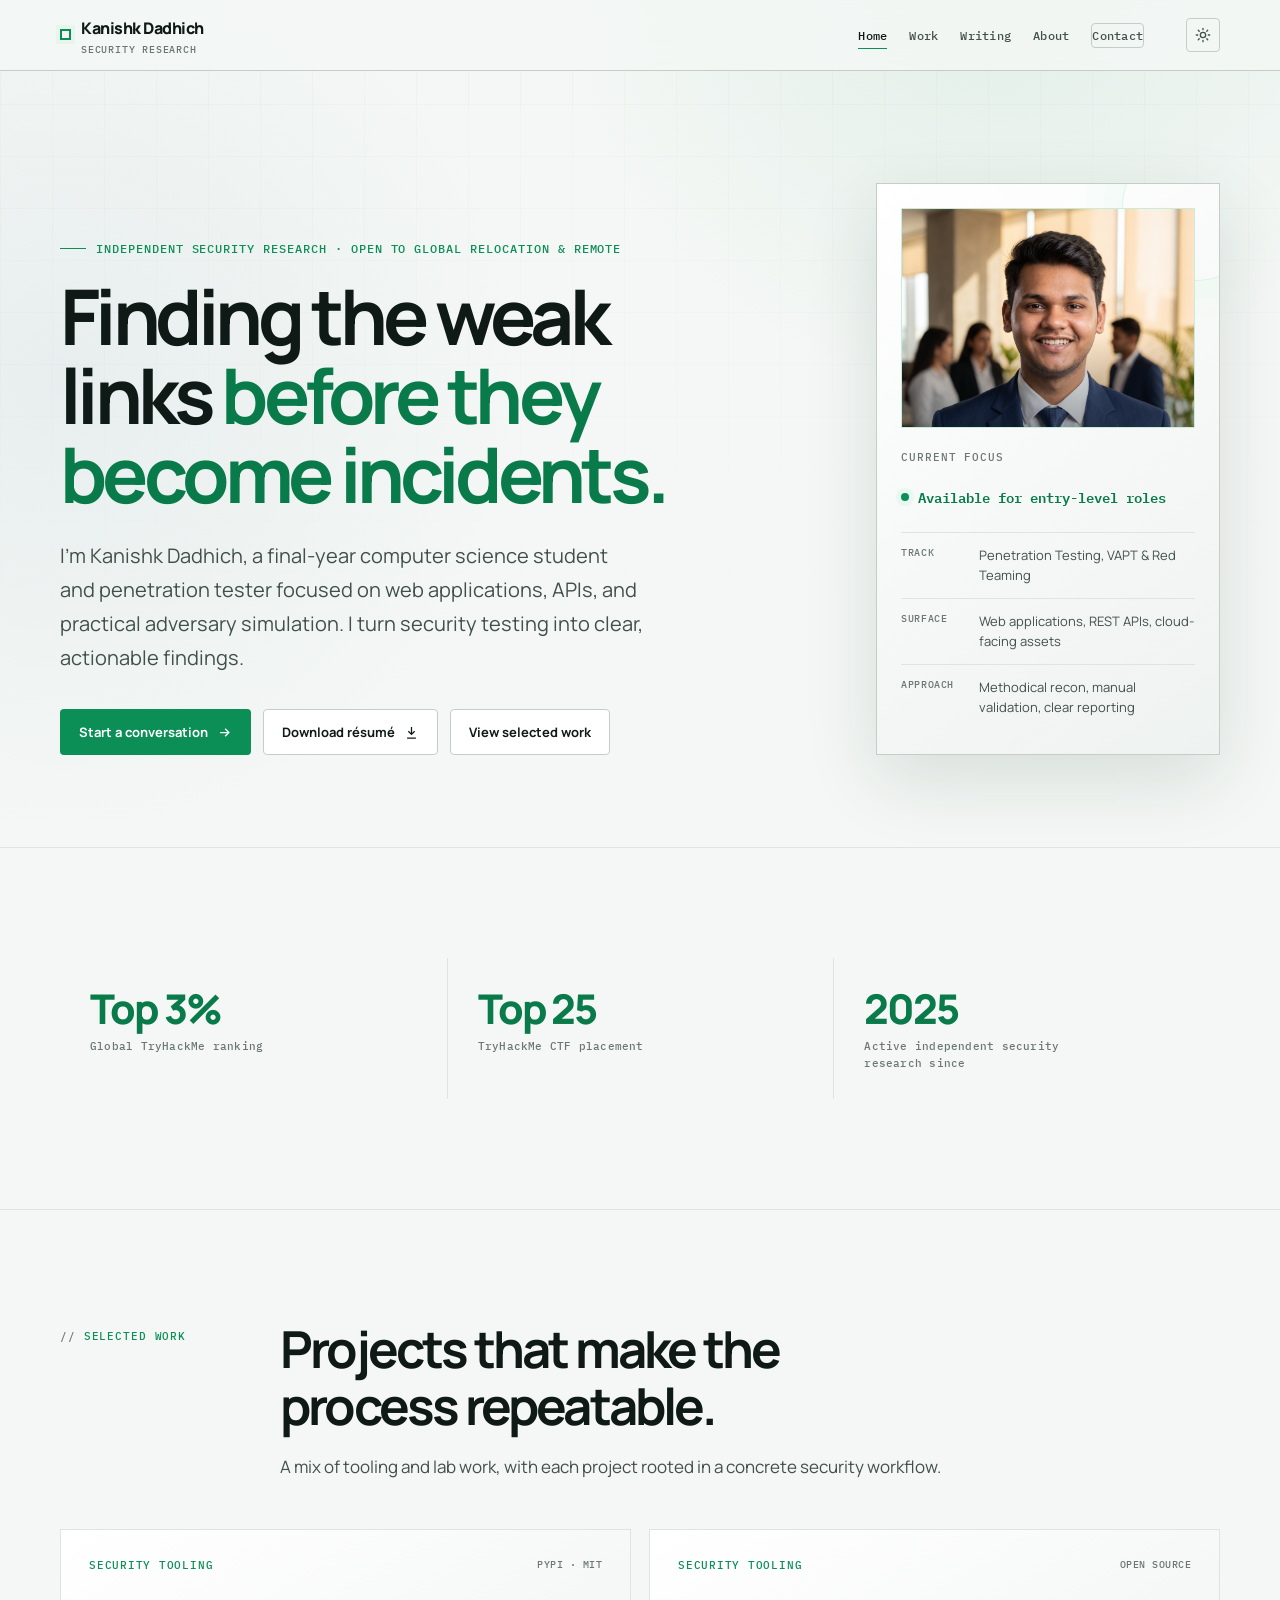
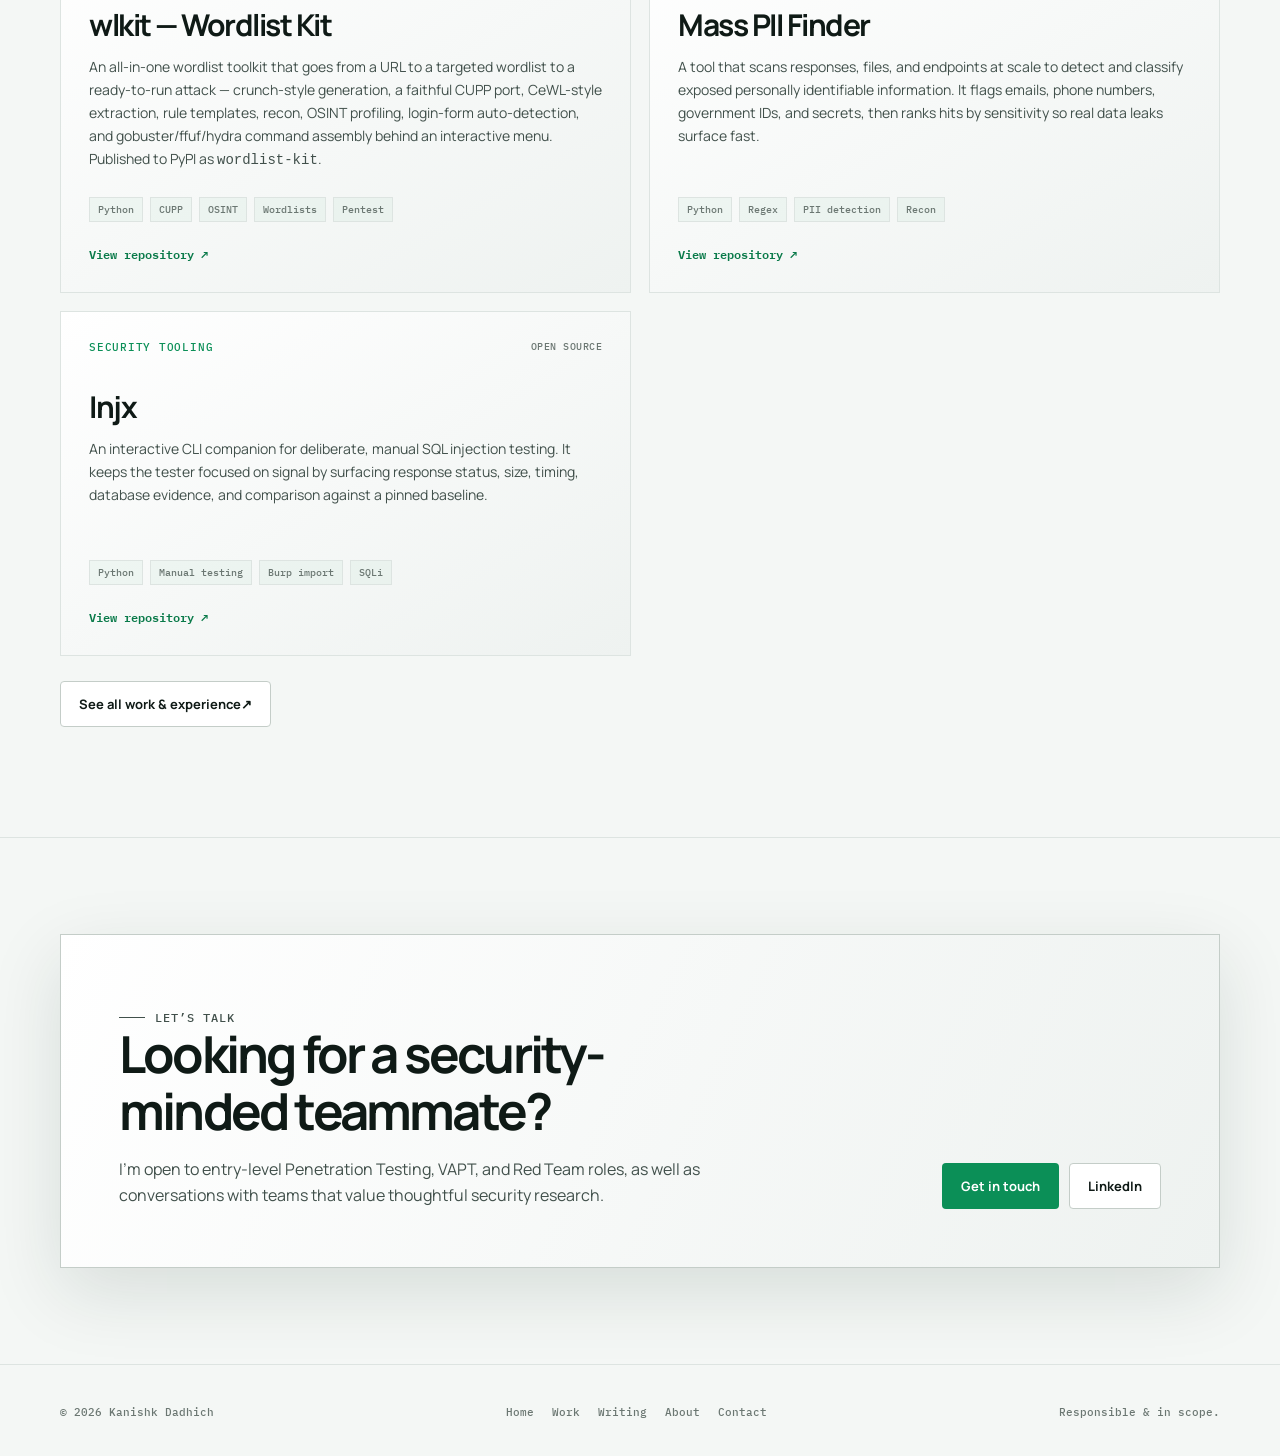
==== commit dbde0237: "Update resume & portfolio: paid bounties, PT1/WEB1, 2nd PyPI tool, global relocation - Resume: add 2" ====
--- a/index.html
+++ b/index.html
@@ -50,7 +50,7 @@
     <section class="hero" id="top">
       <div class="container hero-grid">
         <div class="reveal">
-          <p class="eyebrow">Independent security research · Open to relocate to Mumbai</p>
+          <p class="eyebrow">Independent security research · Open to global relocation &amp; remote</p>
           <h1>Finding the weak links <span class="emphasis">before they become incidents.</span></h1>
           <p class="hero-copy">I’m Kanishk Dadhich, a final-year computer science student and penetration tester focused on web applications, APIs, and practical adversary simulation. I turn security testing into clear, actionable findings.</p>
           <div class="hero-actions">
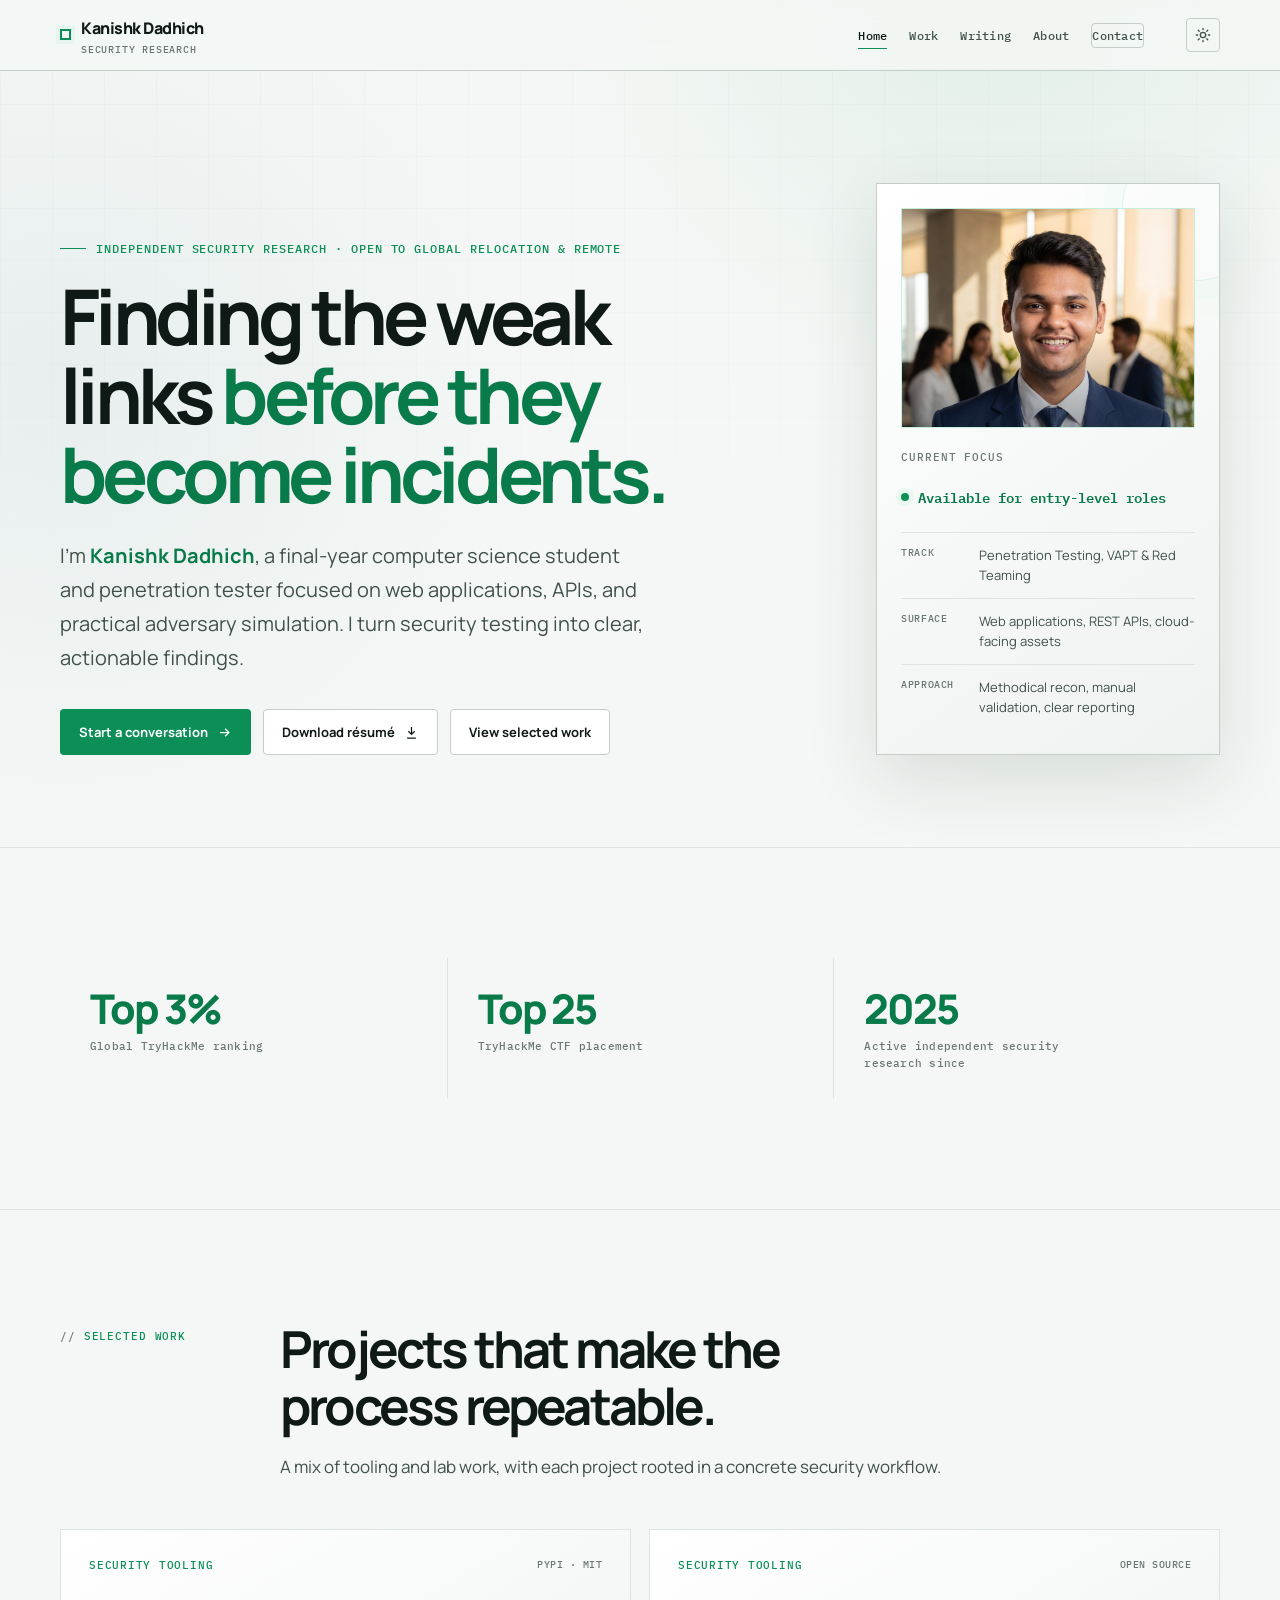
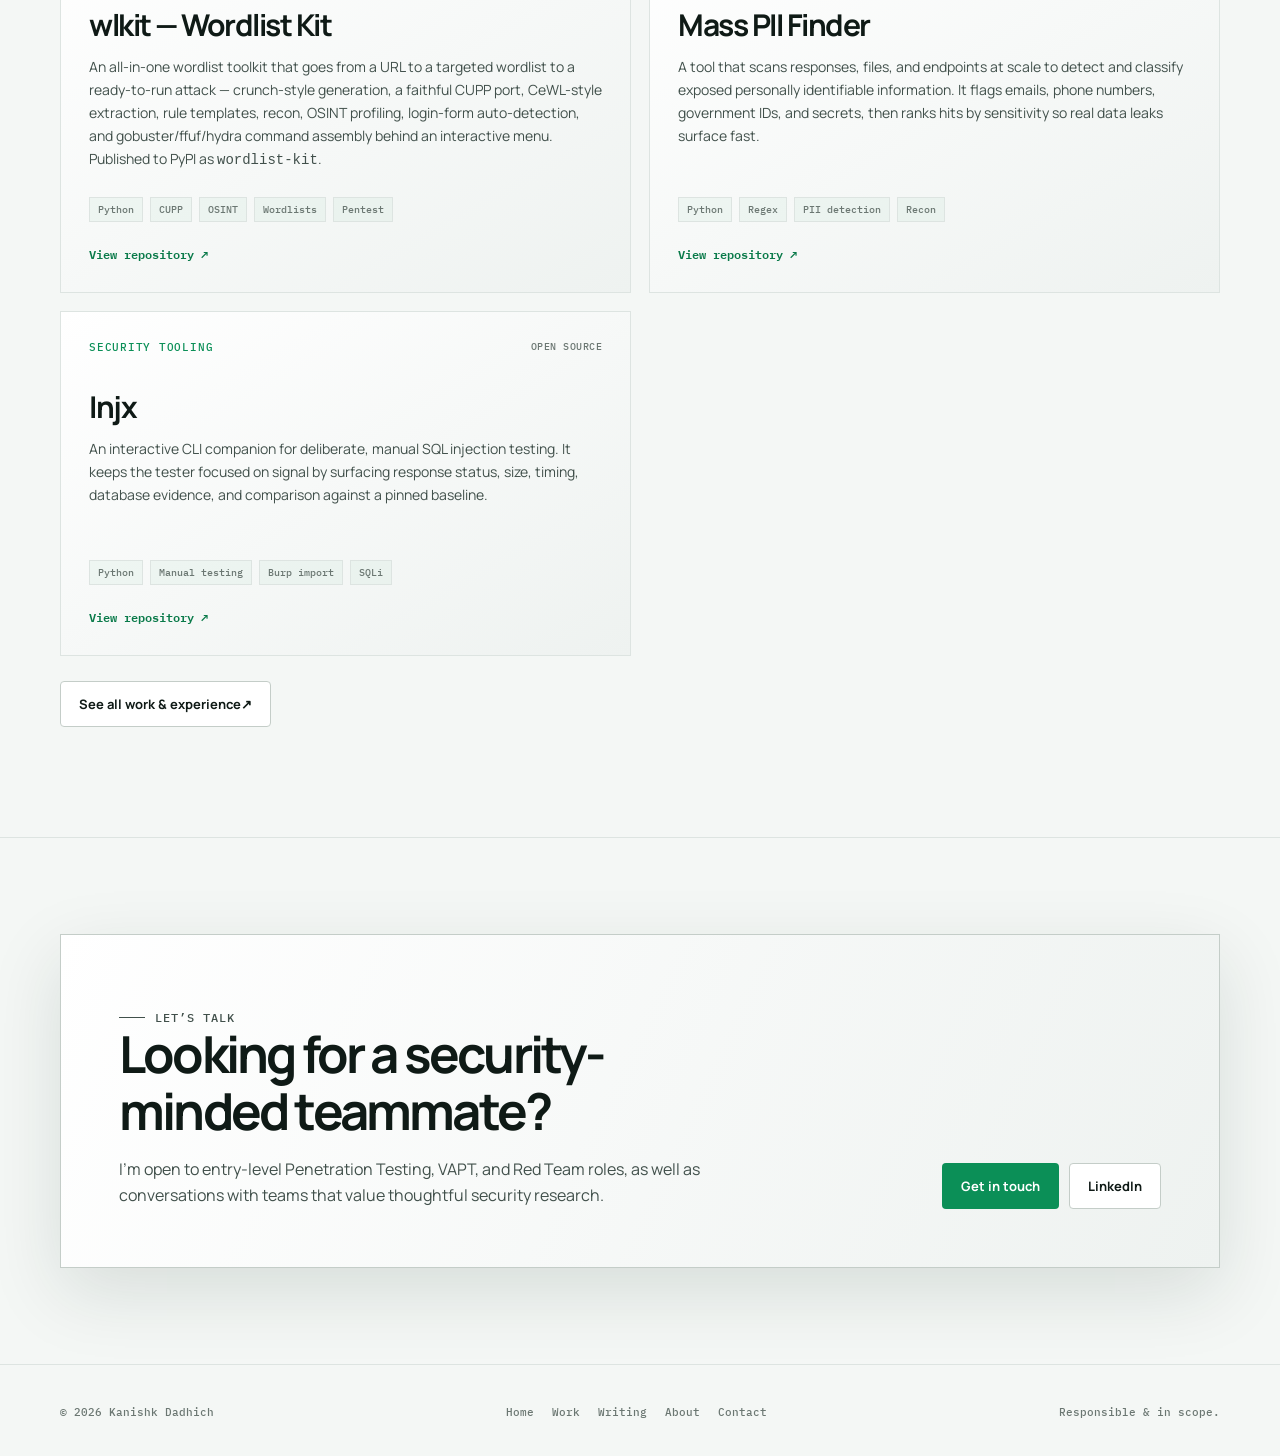
==== commit 3299e202: "Highlight name in homepage hero copy Wrap "Kanishk Dadhich" in .name-highlight span (accent color + " ====
--- a/index.html
+++ b/index.html
@@ -52,7 +52,7 @@
         <div class="reveal">
           <p class="eyebrow">Independent security research · Open to global relocation &amp; remote</p>
           <h1>Finding the weak links <span class="emphasis">before they become incidents.</span></h1>
-          <p class="hero-copy">I’m Kanishk Dadhich, a final-year computer science student and penetration tester focused on web applications, APIs, and practical adversary simulation. I turn security testing into clear, actionable findings.</p>
+          <p class="hero-copy">I’m <span class="name-highlight">Kanishk Dadhich</span>, a final-year computer science student and penetration tester focused on web applications, APIs, and practical adversary simulation. I turn security testing into clear, actionable findings.</p>
           <div class="hero-actions">
             <a class="button button-primary" href="contact.html">Start a conversation
               <svg width="15" height="15" viewBox="0 0 24 24" fill="none" stroke="currentColor" stroke-width="2" aria-hidden="true"><path d="M5 12h14M13 6l6 6-6 6"/></svg>
--- a/styles.css
+++ b/styles.css
@@ -150,6 +150,7 @@
 h1, h2, h3, p { margin-top: 0; }
 h1 { max-width: 800px; margin-bottom: 26px; font-size: clamp(45px, 6vw, 80px); line-height: 1.03; letter-spacing: -.06em; text-wrap: balance; }
 h1 .emphasis { color: var(--accent-bright); }
+.name-highlight { color: var(--accent-bright); font-weight: 700; }
 .hero-copy { max-width: 660px; color: var(--text-soft); font-size: clamp(17px, 2vw, 20px); line-height: 1.7; text-wrap: pretty; }
 .hero-actions { display: flex; flex-wrap: wrap; gap: 12px; margin-top: 34px; }
 .button { display: inline-flex; align-items: center; justify-content: center; min-height: 46px; padding: 11px 18px; border: 1px solid transparent; border-radius: 4px; font: 700 13px var(--font-sans); cursor: pointer; transition: transform .18s ease, border-color .18s ease, background .18s ease; }
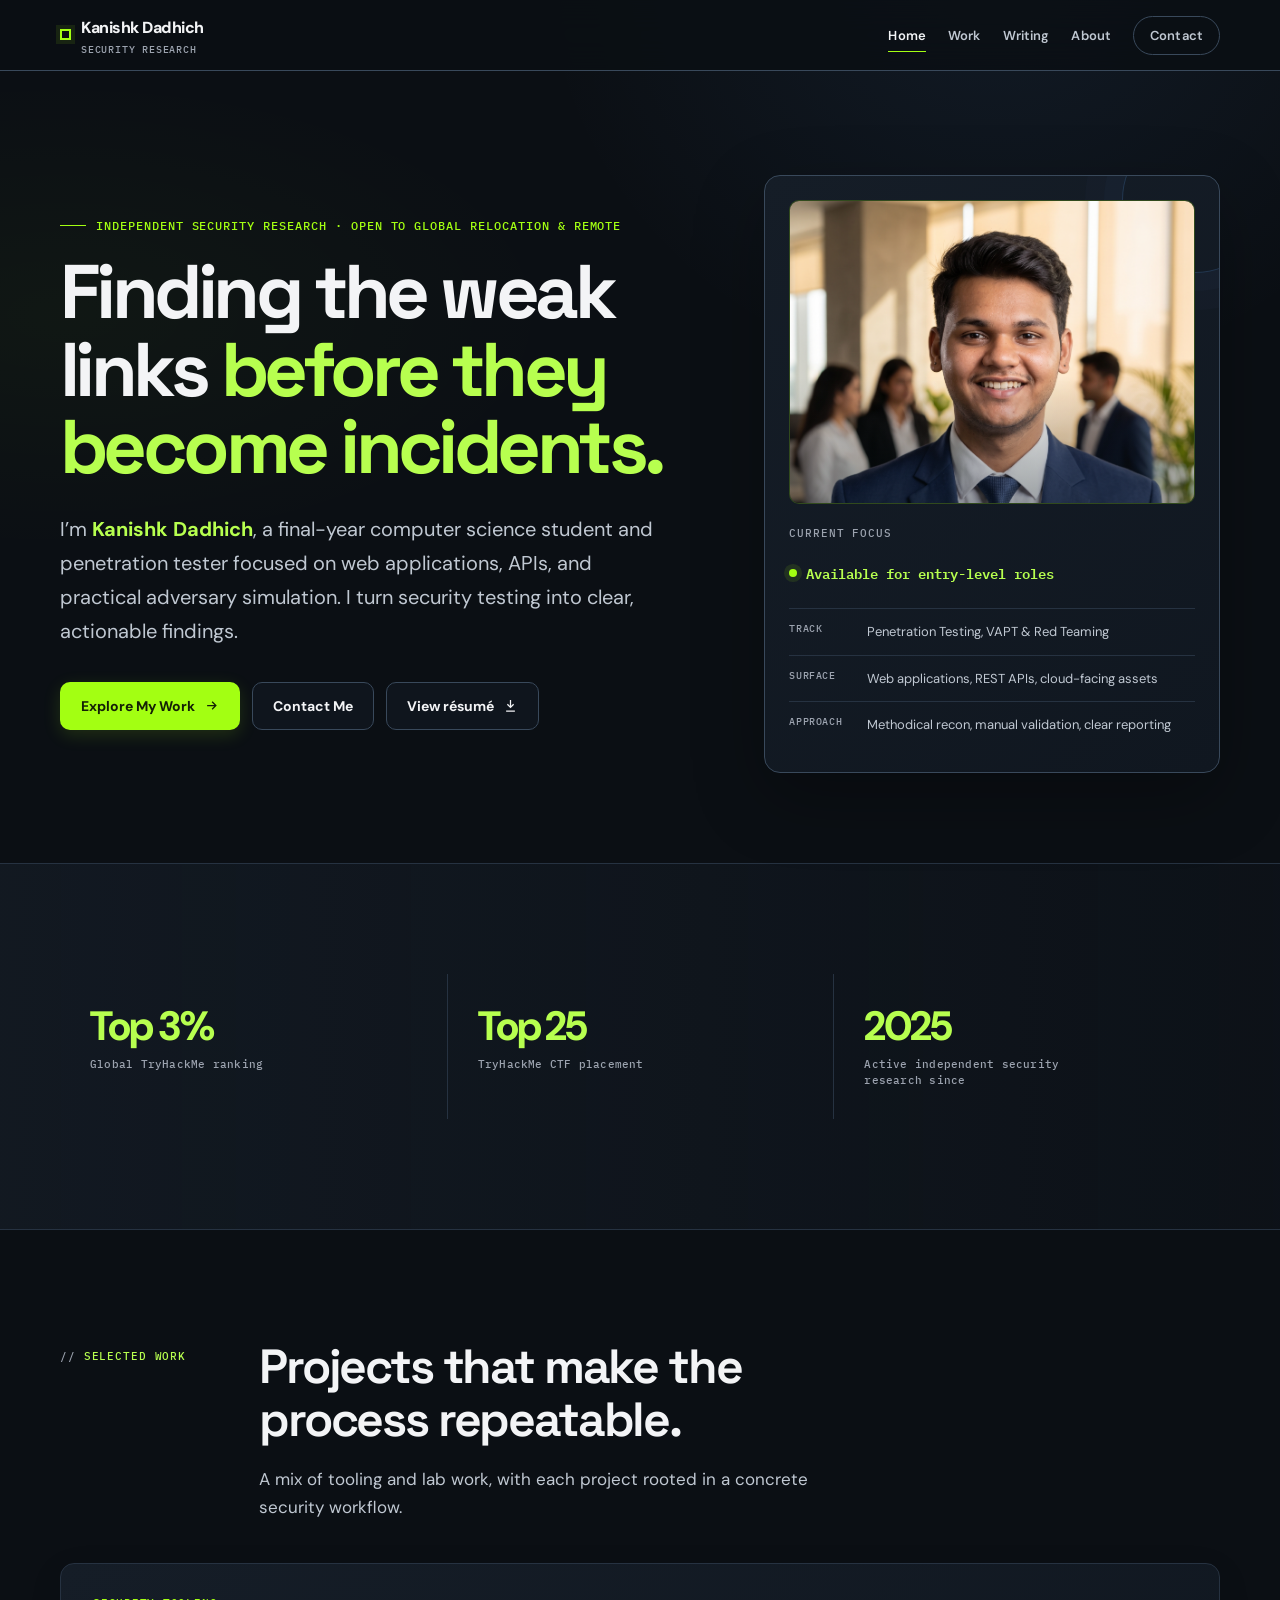
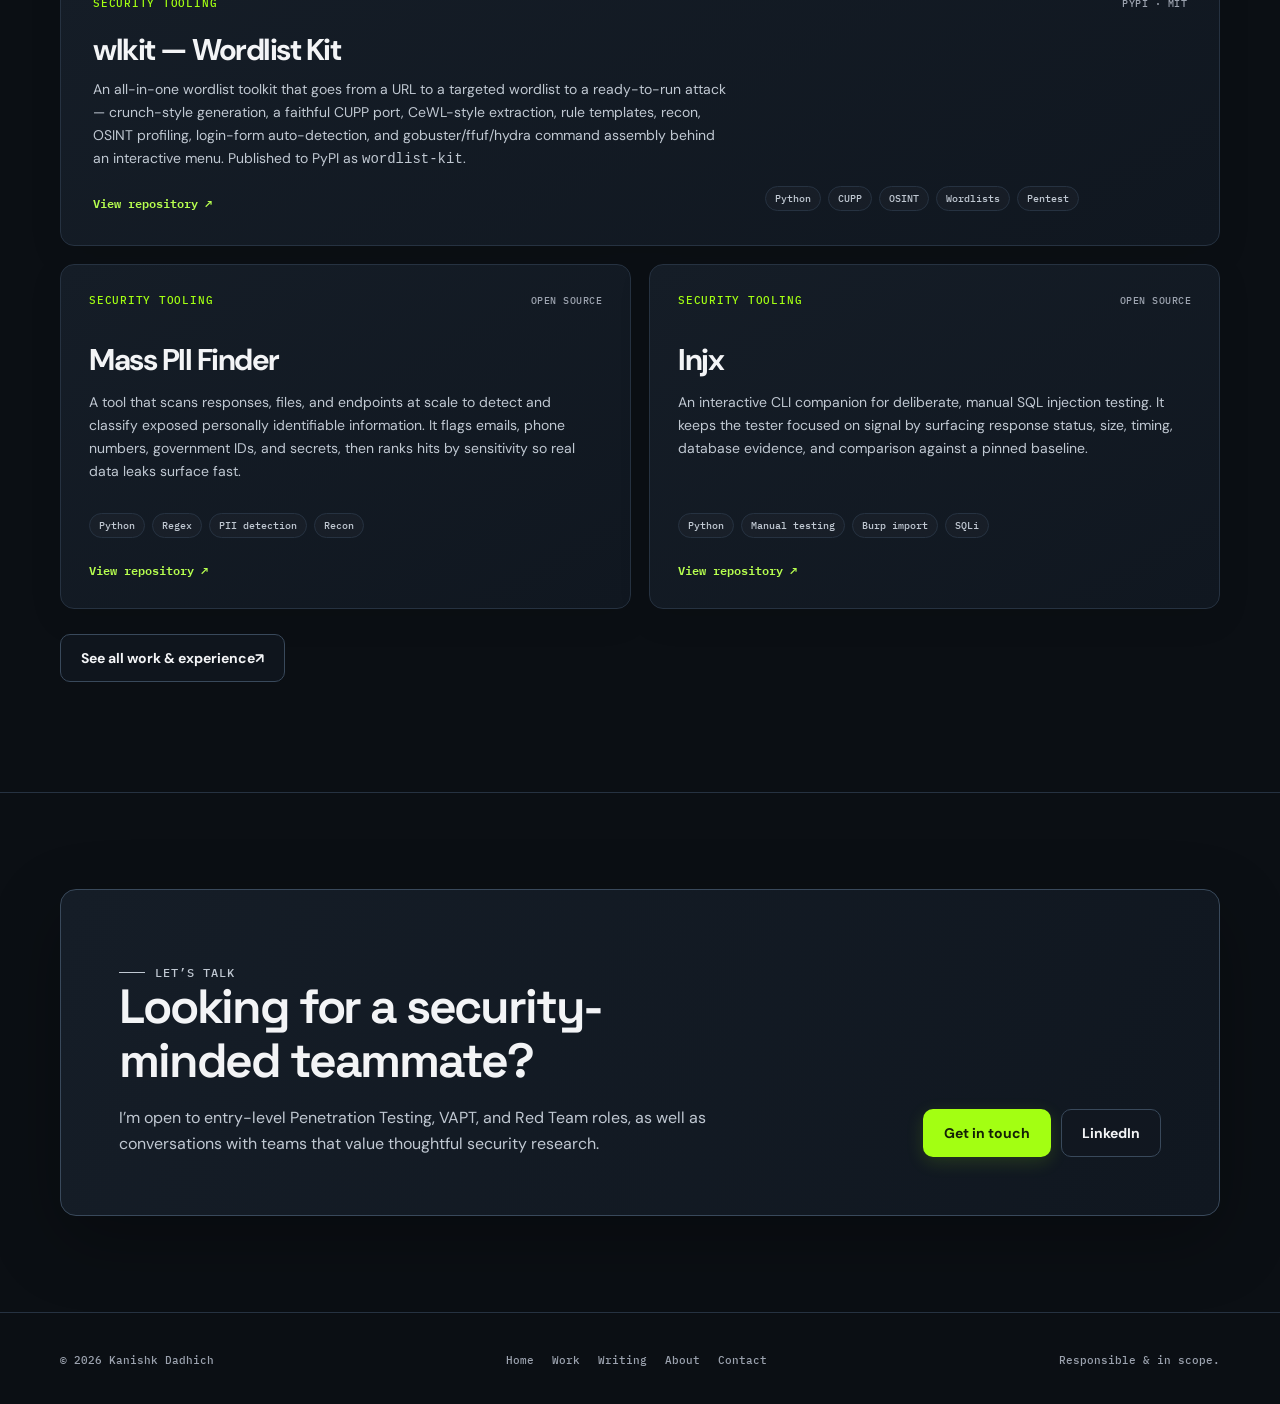
==== commit 560a3484: "Redesign cybersecurity portfolio theme Co-authored-by: Copilot App <223556219+Copilot@users.noreply." ====
--- a/index.html
+++ b/index.html
@@ -10,12 +10,11 @@
   <meta property="og:description" content="Penetration tester and security researcher focused on web applications, APIs, and practical adversary simulation.">
   <meta property="og:image" content="kanishk.png">
   <meta name="twitter:card" content="summary_large_image">
-  <link rel="icon" href="data:image/svg+xml,%3Csvg xmlns='http://www.w3.org/2000/svg' viewBox='0 0 32 32'%3E%3Crect width='32' height='32' fill='%230a1016'/%3E%3Crect x='9' y='9' width='14' height='14' fill='none' stroke='%2376e0ae' stroke-width='3'/%3E%3C/svg%3E">
+  <link rel="icon" href="data:image/svg+xml,%3Csvg xmlns='http://www.w3.org/2000/svg' viewBox='0 0 32 32'%3E%3Crect width='32' height='32' fill='%230B0F14'/%3E%3Crect x='9' y='9' width='14' height='14' fill='none' stroke='%23A3FF12' stroke-width='3'/%3E%3C/svg%3E">
   <link rel="preconnect" href="https://fonts.googleapis.com">
   <link rel="preconnect" href="https://fonts.gstatic.com" crossorigin>
-  <link href="https://fonts.googleapis.com/css2?family=IBM+Plex+Mono:wght@400;500;600&family=Manrope:wght@400;500;600;700;800&display=swap" rel="stylesheet">
+  <link href="https://fonts.googleapis.com/css2?family=DM+Sans:opsz,wght@9..40,400..700&family=IBM+Plex+Mono:wght@400;500;600&family=Space+Grotesk:wght@400;500;600;700&display=swap" rel="stylesheet">
   <link rel="stylesheet" href="styles.css">
-  <script>(function(){try{var t=localStorage.getItem('theme');if(!t){t=window.matchMedia('(prefers-color-scheme: light)').matches?'light':'dark';}document.documentElement.setAttribute('data-theme',t);}catch(e){document.documentElement.setAttribute('data-theme','dark');}}());</script>
 </head>
 <body>
   <a class="skip-link" href="#main-content">Skip to content</a>
@@ -33,16 +32,10 @@
         <a href="about.html">About</a>
         <a class="nav-cta" href="contact.html">Contact</a>
       </nav>
-      <div class="nav-controls">
-        <button type="button" class="theme-toggle" aria-label="Switch theme">
-          <svg class="icon-moon" width="16" height="16" viewBox="0 0 24 24" fill="none" stroke="currentColor" stroke-width="2" stroke-linecap="round" stroke-linejoin="round" aria-hidden="true"><path d="M21 12.79A9 9 0 1 1 11.21 3 7 7 0 0 0 21 12.79z"/></svg>
-          <svg class="icon-sun" width="16" height="16" viewBox="0 0 24 24" fill="none" stroke="currentColor" stroke-width="2" stroke-linecap="round" stroke-linejoin="round" aria-hidden="true"><circle cx="12" cy="12" r="4"/><path d="M12 2v2M12 20v2M4.93 4.93l1.41 1.41M17.66 17.66l1.41 1.41M2 12h2M20 12h2M6.34 17.66l-1.41 1.41M19.07 4.93l-1.41 1.41"/></svg>
-        </button>
         <button type="button" class="nav-toggle" id="nav-toggle" aria-controls="primary-nav" aria-expanded="false" aria-label="Open menu">
           <svg class="icon-open" width="18" height="18" viewBox="0 0 24 24" fill="none" stroke="currentColor" stroke-width="2" stroke-linecap="round" aria-hidden="true"><path d="M3 6h18M3 12h18M3 18h18"/></svg>
           <svg class="icon-close" width="18" height="18" viewBox="0 0 24 24" fill="none" stroke="currentColor" stroke-width="2" stroke-linecap="round" aria-hidden="true"><path d="M6 6l12 12M18 6L6 18"/></svg>
         </button>
-      </div>
     </div>
   </header>
 
@@ -54,13 +47,13 @@
           <h1>Finding the weak links <span class="emphasis">before they become incidents.</span></h1>
           <p class="hero-copy">I’m <span class="name-highlight">Kanishk Dadhich</span>, a final-year computer science student and penetration tester focused on web applications, APIs, and practical adversary simulation. I turn security testing into clear, actionable findings.</p>
           <div class="hero-actions">
-            <a class="button button-primary" href="contact.html">Start a conversation
+            <a class="button button-primary" href="work.html">Explore My Work
               <svg width="15" height="15" viewBox="0 0 24 24" fill="none" stroke="currentColor" stroke-width="2" aria-hidden="true"><path d="M5 12h14M13 6l6 6-6 6"/></svg>
             </a>
-            <a class="button button-secondary" href="Kanishk-Resume.pdf" download="Kanishk-Dadhich-Resume.pdf">Download résumé
+            <a class="button button-secondary" href="contact.html">Contact Me</a>
+            <a class="button button-secondary" href="Kanishk-Resume.pdf" download="Kanishk-Dadhich-Resume.pdf">View résumé
               <svg width="15" height="15" viewBox="0 0 24 24" fill="none" stroke="currentColor" stroke-width="2" aria-hidden="true"><path d="M12 3v12M7 10l5 5 5-5M5 21h14"/></svg>
             </a>
-            <a class="button button-secondary" href="work.html">View selected work</a>
           </div>
         </div>
         <aside class="profile-panel reveal" aria-label="Current professional focus">
--- a/styles.css
+++ b/styles.css
@@ -1,46 +1,28 @@
 :root {
-  --bg: #0a1016;
-  --surface: #101923;
-  --surface-raised: #141f2a;
-  --surface-muted: #0d151e;
-  --text: #edf3f7;
-  --text-soft: #b7c3cc;
-  --text-muted: #8393a0;
-  --line: #263440;
-  --line-strong: #385061;
-  --accent: #76e0ae;
-  --accent-bright: #a5f3c9;
-  --accent-ink: #082418;
-  --warm: #e9c887;
+  color-scheme: dark;
+  --bg: #0b0f14;
+  --surface: #111821;
+  --surface-raised: #151d27;
+  --surface-muted: #101720;
+  --text: #f3f4f6;
+  --text-soft: #c0c8d2;
+  --text-muted: #9ca3af;
+  --line: #263241;
+  --line-strong: #39495b;
+  --accent: #a3ff12;
+  --accent-bright: #b7ff4f;
+  --accent-ink: #142006;
+  --warm: #e5c785;
   --danger: #ff8f8f;
-  --header-bg: rgba(10, 16, 22, .82);
-  --field-bg: rgba(16, 25, 35, .55);
-  --tag-bg: rgba(255, 255, 255, .015);
-  --font-sans: "Manrope", sans-serif;
+  --blue: #60a5fa;
+  --header-bg: rgba(11, 15, 20, .88);
+  --field-bg: rgba(17, 24, 33, .78);
+  --tag-bg: rgba(255, 255, 255, .025);
+  --font-sans: "DM Sans", sans-serif;
+  --font-display: "Space Grotesk", sans-serif;
   --font-mono: "IBM Plex Mono", monospace;
   --max-width: 1160px;
-  --shadow: 0 24px 70px rgba(0, 0, 0, .22);
-}
-
-:root[data-theme="light"] {
-  --bg: #f4f7f5;
-  --surface: #ffffff;
-  --surface-raised: #ffffff;
-  --surface-muted: #eef2f0;
-  --text: #0f1a16;
-  --text-soft: #41504b;
-  --text-muted: #6b7772;
-  --line: #dde4e1;
-  --line-strong: #c4cdc8;
-  --accent: #0b8f57;
-  --accent-bright: #097a49;
-  --accent-ink: #ffffff;
-  --warm: #a9781f;
-  --danger: #c0392b;
-  --header-bg: rgba(244, 247, 245, .85);
-  --field-bg: #ffffff;
-  --tag-bg: rgba(11, 143, 87, .04);
-  --shadow: 0 24px 70px rgba(15, 40, 30, .12);
+  --shadow: 0 24px 70px rgba(0, 0, 0, .28);
 }
 
 * { box-sizing: border-box; }
@@ -64,14 +46,8 @@
   z-index: -2;
   pointer-events: none;
   background:
-    radial-gradient(circle at 78% -5%, rgba(91, 196, 146, .15), transparent 28rem),
-    radial-gradient(circle at 5% 42%, rgba(74, 121, 153, .12), transparent 29rem),
-    var(--bg);
-}
-:root[data-theme="light"] body::before {
-  background:
-    radial-gradient(circle at 78% -5%, rgba(11, 143, 87, .08), transparent 28rem),
-    radial-gradient(circle at 5% 42%, rgba(74, 121, 153, .07), transparent 29rem),
+    radial-gradient(ellipse at 78% -5%, rgba(96, 165, 250, .08), transparent 29rem),
+    radial-gradient(ellipse at 5% 35%, rgba(163, 255, 18, .035), transparent 31rem),
     var(--bg);
 }
 body::after {
@@ -80,12 +56,11 @@
   inset: 0;
   z-index: -1;
   pointer-events: none;
-  opacity: .42;
-  background-image: linear-gradient(rgba(151, 178, 196, .045) 1px, transparent 1px), linear-gradient(90deg, rgba(151, 178, 196, .045) 1px, transparent 1px);
-  background-size: 52px 52px;
-  mask-image: linear-gradient(to bottom, black, transparent 78%);
-}
-:root[data-theme="light"] body::after { opacity: .6; background-image: linear-gradient(rgba(15, 50, 35, .04) 1px, transparent 1px), linear-gradient(90deg, rgba(15, 50, 35, .04) 1px, transparent 1px); }
+  opacity: .14;
+  background-image: radial-gradient(rgba(156, 163, 175, .6) .65px, transparent .65px);
+  background-size: 22px 22px;
+  mask-image: linear-gradient(to bottom, black, transparent 58%);
+}
 a { color: inherit; text-decoration: none; }
 a:focus-visible, button:focus-visible {
   outline: 3px solid var(--accent);
@@ -120,77 +95,70 @@
 }
 .nav-wrap { min-height: 70px; display: flex; align-items: center; justify-content: space-between; gap: 24px; }
 .wordmark { display: inline-flex; align-items: center; gap: 10px; flex-shrink: 0; font-weight: 800; letter-spacing: -.03em; color: var(--text); }
-.wordmark-mark { width: 11px; height: 11px; border: 2px solid var(--accent); box-shadow: 0 0 0 4px rgba(118, 224, 174, .1); }
+.wordmark-mark { width: 11px; height: 11px; border: 2px solid var(--accent); box-shadow: 0 0 0 4px rgba(163, 255, 18, .09); }
 .wordmark small { display: block; color: var(--text-muted); font: 500 10px/1.1 var(--font-mono); letter-spacing: .08em; text-transform: uppercase; margin-top: 3px; }
 .nav-links { display: flex; align-items: center; gap: 22px; margin-left: auto; }
-.nav-controls { display: flex; align-items: center; gap: 10px; margin-left: 18px; }
-.nav-toggle { display: none; align-items: center; justify-content: center; width: 34px; height: 34px; padding: 0; color: var(--text-soft); background: transparent; border: 1px solid var(--line-strong); border-radius: 4px; cursor: pointer; transition: border-color .18s ease, color .18s ease, background .18s ease; }
-.nav-toggle:hover { color: var(--accent-bright); border-color: var(--accent); background: rgba(118, 224, 174, .08); }
+.nav-toggle { display: none; align-items: center; justify-content: center; width: 44px; height: 44px; padding: 0; color: var(--text-soft); background: transparent; border: 1px solid var(--line-strong); border-radius: 10px; cursor: pointer; transition: border-color .18s ease, color .18s ease, background .18s ease; }
+.nav-toggle:hover { color: var(--accent-bright); border-color: var(--accent); background: rgba(163, 255, 18, .08); }
 .nav-toggle .icon-close { display: none; }
 .site-header.nav-open .nav-toggle .icon-open { display: none; }
 .site-header.nav-open .nav-toggle .icon-close { display: block; }
-.nav-links a { position: relative; color: var(--text-soft); font: 500 12px var(--font-mono); letter-spacing: .02em; padding: 4px 0; }
+.nav-links a { position: relative; color: var(--text-soft); font: 600 13px var(--font-sans); letter-spacing: .01em; padding: 6px 0; }
 .nav-links a:not(.nav-cta)::after { content: ""; position: absolute; left: 0; right: 0; bottom: -2px; height: 1px; background: var(--accent); transform: scaleX(0); transform-origin: left; transition: transform .22s ease; }
-.nav-links a:not(.nav-cta):hover { color: var(--accent-bright); }
+.nav-links a:not(.nav-cta):hover { color: var(--blue); }
 .nav-links a:not(.nav-cta):hover::after { transform: scaleX(1); }
 .nav-links a[aria-current="page"] { color: var(--text); }
 .nav-links a[aria-current="page"]::after { transform: scaleX(1); }
-.nav-cta { padding: 8px 12px; border: 1px solid var(--line-strong); border-radius: 4px; transition: border-color .18s ease, background .18s ease; }
-.nav-cta:hover { border-color: var(--accent); background: rgba(118, 224, 174, .08); }
-.theme-toggle { display: inline-flex; align-items: center; justify-content: center; width: 34px; height: 34px; padding: 0; color: var(--text-soft); background: transparent; border: 1px solid var(--line-strong); border-radius: 4px; cursor: pointer; transition: border-color .18s ease, color .18s ease, background .18s ease; }
-.theme-toggle:hover { color: var(--accent-bright); border-color: var(--accent); background: rgba(118, 224, 174, .08); }
-.theme-toggle .icon-sun { display: none; }
-:root[data-theme="light"] .theme-toggle .icon-sun { display: block; }
-:root[data-theme="light"] .theme-toggle .icon-moon { display: none; }
-
-.hero { padding: 112px 0 92px; }
-.hero-grid { display: grid; grid-template-columns: minmax(0, 1.35fr) minmax(290px, .65fr); gap: clamp(42px, 8vw, 110px); align-items: end; }
+.nav-cta { padding: 10px 16px !important; border: 1px solid var(--line-strong); border-radius: 999px; transition: border-color .18s ease, background .18s ease; }
+.nav-cta:hover { border-color: var(--blue); background: rgba(96, 165, 250, .08); }
+.hero { padding: 104px 0 90px; }
+.hero-grid { display: grid; grid-template-columns: minmax(0, 1.15fr) minmax(320px, .85fr); gap: clamp(42px, 7vw, 88px); align-items: center; }
 .eyebrow { display: flex; align-items: center; gap: 10px; margin: 0 0 20px; color: var(--accent); font: 500 12px var(--font-mono); letter-spacing: .08em; text-transform: uppercase; }
 .eyebrow::before { content: ""; width: 26px; height: 1px; background: currentColor; }
 h1, h2, h3, p { margin-top: 0; }
-h1 { max-width: 800px; margin-bottom: 26px; font-size: clamp(45px, 6vw, 80px); line-height: 1.03; letter-spacing: -.06em; text-wrap: balance; }
+h1 { max-width: 800px; margin-bottom: 26px; font: 700 clamp(42px, 6vw, 76px)/1.02 var(--font-display); letter-spacing: -.06em; text-wrap: balance; }
 h1 .emphasis { color: var(--accent-bright); }
 .name-highlight { color: var(--accent-bright); font-weight: 700; }
-.hero-copy { max-width: 660px; color: var(--text-soft); font-size: clamp(17px, 2vw, 20px); line-height: 1.7; text-wrap: pretty; }
+.hero-copy { max-width: 620px; color: var(--text-soft); font-size: clamp(17px, 2vw, 20px); line-height: 1.7; text-wrap: pretty; }
 .hero-actions { display: flex; flex-wrap: wrap; gap: 12px; margin-top: 34px; }
-.button { display: inline-flex; align-items: center; justify-content: center; min-height: 46px; padding: 11px 18px; border: 1px solid transparent; border-radius: 4px; font: 700 13px var(--font-sans); cursor: pointer; transition: transform .18s ease, border-color .18s ease, background .18s ease; }
+.button { display: inline-flex; align-items: center; justify-content: center; min-height: 48px; padding: 12px 20px; border: 1px solid transparent; border-radius: 10px; font: 700 14px var(--font-sans); cursor: pointer; transition: transform .18s ease, border-color .18s ease, background .18s ease, box-shadow .18s ease; }
 .button:hover { transform: translateY(-2px); }
-.button-primary { color: var(--accent-ink); background: var(--accent); }
-.button-primary:hover { background: var(--accent-bright); }
+.button-primary { color: var(--accent-ink); background: var(--accent); box-shadow: 0 5px 18px rgba(163, 255, 18, .14); }
+.button-primary:hover { background: var(--accent-bright); box-shadow: 0 7px 24px rgba(163, 255, 18, .2); }
 .button-secondary { color: var(--text); border-color: var(--line-strong); background: var(--field-bg); }
-.button-secondary:hover { border-color: var(--accent); background: rgba(118, 224, 174, .08); }
+.button-secondary:hover { border-color: var(--blue); background: rgba(96, 165, 250, .08); }
 .button svg { margin-left: 9px; }
 
-.profile-panel { position: relative; padding: 24px; overflow: hidden; border: 1px solid var(--line-strong); background: linear-gradient(145deg, var(--surface-raised), var(--surface-muted)); box-shadow: var(--shadow); }
-.profile-panel::after { content: ""; position: absolute; width: 145px; height: 145px; right: -50px; top: -50px; border: 1px solid rgba(118, 224, 174, .23); border-radius: 50%; box-shadow: 0 0 0 18px rgba(118, 224, 174, .03), 0 0 0 37px rgba(118, 224, 174, .025); }
-.profile-portrait { position: relative; z-index: 1; aspect-ratio: 4 / 3; margin: 0 0 22px; overflow: hidden; border: 1px solid rgba(118, 224, 174, .34); background: var(--surface-muted); }
+.profile-panel { position: relative; padding: 24px; overflow: hidden; border: 1px solid var(--line-strong); border-radius: 16px; background: linear-gradient(145deg, var(--surface-raised), var(--surface-muted)); box-shadow: var(--shadow); }
+.profile-panel::after { content: ""; position: absolute; width: 145px; height: 145px; right: -50px; top: -50px; border: 1px solid rgba(96, 165, 250, .2); border-radius: 50%; box-shadow: 0 0 0 18px rgba(96, 165, 250, .025), 0 0 0 37px rgba(96, 165, 250, .018); }
+.profile-portrait { position: relative; z-index: 1; aspect-ratio: 4 / 3; margin: 0 0 22px; overflow: hidden; border: 1px solid rgba(163, 255, 18, .22); border-radius: 10px; background: var(--surface-muted); }
 .profile-portrait::after { content: ""; position: absolute; inset: 0; pointer-events: none; background: linear-gradient(to top, rgba(8, 20, 27, .38), transparent 42%); }
 .profile-portrait img { display: block; width: 100%; height: 100%; object-fit: cover; object-position: center 18%; }
 .panel-label { position: relative; z-index: 1; margin-bottom: 21px; color: var(--text-muted); font: 500 11px var(--font-mono); letter-spacing: .08em; text-transform: uppercase; }
 .panel-status { position: relative; z-index: 1; display: flex; align-items: center; gap: 9px; margin-bottom: 24px; color: var(--accent-bright); font: 600 14px var(--font-mono); }
-.status-dot { width: 8px; height: 8px; border-radius: 50%; background: var(--accent); box-shadow: 0 0 0 5px rgba(118, 224, 174, .12); animation: pulse 2.4s ease-out infinite; }
-@keyframes pulse { 0% { box-shadow: 0 0 0 0 rgba(118, 224, 174, .35); } 70% { box-shadow: 0 0 0 9px rgba(118, 224, 174, 0); } 100% { box-shadow: 0 0 0 0 rgba(118, 224, 174, 0); } }
+.status-dot { width: 8px; height: 8px; border-radius: 50%; background: var(--accent); box-shadow: 0 0 0 5px rgba(163, 255, 18, .1); animation: pulse 2.4s ease-out infinite; }
+@keyframes pulse { 0% { box-shadow: 0 0 0 0 rgba(163, 255, 18, .3); } 70% { box-shadow: 0 0 0 9px rgba(163, 255, 18, 0); } 100% { box-shadow: 0 0 0 0 rgba(163, 255, 18, 0); } }
 .focus-list { position: relative; z-index: 1; display: grid; margin: 0; }
 .focus-list div { display: grid; grid-template-columns: 64px 1fr; gap: 14px; padding: 13px 0; border-top: 1px solid var(--line); }
 .focus-list dt { color: var(--text-muted); font: 500 10px var(--font-mono); letter-spacing: .06em; text-transform: uppercase; }
 .focus-list dd { margin: 0; color: var(--text-soft); font-size: 13px; line-height: 1.5; }
 
-.metrics { border-top: 1px solid var(--line); border-bottom: 1px solid var(--line); }
+.metrics { border-top: 1px solid var(--line); border-bottom: 1px solid var(--line); background: linear-gradient(90deg, rgba(21, 29, 39, .72), rgba(17, 24, 33, .35)); }
 .metric-grid { display: grid; grid-template-columns: repeat(3, 1fr); }
-.metric { position: relative; padding: 28px 30px; }
+.metric { position: relative; padding: 30px; }
 .metric + .metric { border-left: 1px solid var(--line); }
 .metric-value { display: block; color: var(--accent-bright); font-size: clamp(28px, 3.2vw, 41px); font-weight: 800; line-height: 1.1; letter-spacing: -.05em; }
 .metric-label { display: block; max-width: 220px; margin-top: 7px; color: var(--text-muted); font: 500 11px/1.5 var(--font-mono); letter-spacing: .02em; }
 
 section { padding: 110px 0; }
 :where(section, [id]) { scroll-margin-top: 92px; }
-.section-head { display: grid; grid-template-columns: 190px minmax(0, 1fr); gap: 30px; margin-bottom: 48px; }
-.section-kicker { padding-top: 9px; color: var(--accent); font: 500 11px var(--font-mono); letter-spacing: .08em; text-transform: uppercase; }
+.section-head { display: grid; grid-template-columns: 165px minmax(0, 1fr); gap: 34px; margin-bottom: 42px; }
+.section-kicker { padding-top: 9px; color: var(--accent-bright); font: 500 11px var(--font-mono); letter-spacing: .08em; text-transform: uppercase; }
 .section-kicker::before { content: "// "; color: var(--text-muted); }
-h2 { max-width: 720px; margin-bottom: 0; font-size: clamp(31px, 4vw, 51px); line-height: 1.12; letter-spacing: -.055em; text-wrap: balance; }
+h2 { max-width: 720px; margin-bottom: 0; font: 650 clamp(30px, 4vw, 48px)/1.12 var(--font-display); letter-spacing: -.045em; text-wrap: balance; }
 .section-intro { max-width: 665px; margin: 18px 0 0; color: var(--text-soft); font-size: 17px; text-wrap: pretty; }
 .divider { border-top: 1px solid var(--line); }
-.page-lede { padding: 96px 0 12px; }
+.page-lede { padding: 88px 0 18px; }
 .page-lede h1 { font-size: clamp(38px, 5vw, 62px); }
 .page-lede p { max-width: 640px; margin-top: 20px; color: var(--text-soft); font-size: clamp(16px, 2vw, 19px); text-wrap: pretty; }
 .section-cta { margin-top: 34px; }
@@ -204,16 +172,17 @@
 .principles li { display: flex; gap: 10px; align-items: baseline; }
 .principles li::before { content: "↗"; color: var(--accent); font-family: var(--font-mono); }
 
-.skills-grid { display: grid; grid-template-columns: repeat(4, 1fr); gap: 1px; background: var(--line); border: 1px solid var(--line); }
-.skill-group { min-height: 250px; padding: 24px; background: var(--surface-muted); transition: background .18s ease; }
-.skill-group:hover { background: var(--surface); }
+.skills-grid { display: grid; grid-template-columns: repeat(4, 1fr); gap: 14px; background: transparent; border: 0; }
+.skill-group { min-height: 250px; padding: 24px; border: 1px solid var(--line); border-radius: 13px; background: linear-gradient(145deg, var(--surface-raised), var(--surface-muted)); transition: transform .18s ease, border-color .18s ease, background .18s ease; }
+.skill-group:hover { transform: translateY(-3px); border-color: var(--line-strong); background: var(--surface-raised); }
 .skill-num { color: var(--accent); font: 500 11px var(--font-mono); }
 .skill-group h3 { margin: 33px 0 13px; font-size: 17px; letter-spacing: -.03em; }
 .skill-group p { margin: 0; color: var(--text-muted); font-size: 13px; line-height: 1.7; }
 
 .timeline { position: relative; display: grid; gap: 0; border-top: 1px solid var(--line); }
-.timeline-item { display: grid; grid-template-columns: 190px minmax(0, 1fr); gap: 30px; padding: 34px 0; border-bottom: 1px solid var(--line); }
-.timeline-date { color: var(--warm); font: 500 12px var(--font-mono); letter-spacing: .04em; }
+.timeline-item { display: grid; grid-template-columns: 190px minmax(0, 1fr); gap: 30px; padding: 34px 24px; border: 1px solid var(--line); border-radius: 12px; background: linear-gradient(135deg, var(--surface-raised), var(--surface-muted)); }
+.timeline-item + .timeline-item { margin-top: 14px; }
+.timeline-date { align-self: start; width: fit-content; padding: 8px 11px; border: 1px solid var(--line); border-radius: 999px; color: var(--warm); background: var(--tag-bg); font: 500 11px var(--font-mono); letter-spacing: .02em; }
 .timeline-item h3 { margin-bottom: 4px; font-size: 22px; letter-spacing: -.04em; }
 .timeline-context { margin-bottom: 16px; color: var(--text-muted); font: 500 12px var(--font-mono); }
 .timeline-item ul { display: grid; gap: 8px; max-width: 780px; margin: 0; padding: 0; list-style: none; color: var(--text-soft); font-size: 14px; }
@@ -221,21 +190,27 @@
 .timeline-item li::before { content: "—"; color: var(--accent); }
 
 .case-grid { display: grid; grid-template-columns: repeat(2, minmax(0, 1fr)); gap: 18px; }
-.case { display: flex; flex-direction: column; min-height: 345px; padding: 28px; border: 1px solid var(--line); background: linear-gradient(150deg, var(--surface), var(--surface-muted)); transition: transform .2s ease, border-color .2s ease; }
-.case:hover { transform: translateY(-4px); border-color: var(--line-strong); }
+.case { display: flex; flex-direction: column; min-height: 345px; padding: 28px; border: 1px solid var(--line); border-radius: 14px; background: linear-gradient(150deg, var(--surface-raised), var(--surface-muted)); box-shadow: 0 10px 34px rgba(0, 0, 0, .09); transition: transform .2s ease, border-color .2s ease, box-shadow .2s ease; }
+.case:hover { transform: translateY(-4px); border-color: var(--line-strong); box-shadow: var(--shadow); }
+.case:first-child { grid-column: 1 / -1; display: grid; grid-template-columns: minmax(0, 1.2fr) minmax(220px, .8fr); grid-template-rows: auto auto 1fr auto; grid-template-areas: "top top" "title tags" "description tags" "link tags"; column-gap: 38px; align-content: start; min-height: 270px; padding: 32px; }
+.case:first-child .case-top { grid-area: top; }
+.case:first-child h3 { grid-area: title; margin: 23px 0 10px; }
+.case:first-child p { grid-area: description; margin: 0; }
+.case:first-child .case-meta { grid-area: tags; align-content: end; align-self: stretch; margin: 0; padding-bottom: 2px; }
+.case:first-child .case-link { grid-area: link; width: fit-content; }
 .case-top { display: flex; align-items: center; justify-content: space-between; gap: 12px; }
 .case-type { color: var(--accent); font: 500 11px var(--font-mono); letter-spacing: .07em; text-transform: uppercase; }
 .case-scope { color: var(--text-muted); font: 500 10px var(--font-mono); letter-spacing: .05em; text-transform: uppercase; }
 .case h3 { margin: 36px 0 13px; font-size: clamp(23px, 2.6vw, 30px); line-height: 1.15; letter-spacing: -.05em; }
 .case p { margin-bottom: 24px; color: var(--text-soft); font-size: 14px; }
 .case-meta { display: flex; flex-wrap: wrap; gap: 7px; margin-top: auto; }
-.case-meta span { padding: 5px 8px; border: 1px solid var(--line); color: var(--text-muted); background: var(--tag-bg); font: 500 10px var(--font-mono); }
+.case-meta span { padding: 5px 9px; border: 1px solid var(--line); border-radius: 999px; color: var(--text-soft); background: var(--tag-bg); font: 500 10px var(--font-mono); }
 .case-link { display: inline-flex; align-items: center; gap: 7px; margin-top: 22px; color: var(--accent-bright); font: 600 12px var(--font-mono); }
 .case-link:hover { text-decoration: underline; text-underline-offset: 4px; }
 
 .articles-grid { display: grid; grid-template-columns: repeat(3, minmax(0, 1fr)); gap: 18px; }
-.article-card { display: flex; flex-direction: column; min-height: 265px; padding: 27px; border: 1px solid var(--line); background: linear-gradient(150deg, var(--surface), var(--surface-muted)); transition: transform .2s ease, border-color .2s ease, background .2s ease; }
-.article-card:hover { transform: translateY(-4px); border-color: var(--accent); background: var(--surface-raised); }
+.article-card { display: flex; flex-direction: column; min-height: 265px; padding: 27px; border: 1px solid var(--line); border-radius: 14px; background: linear-gradient(150deg, var(--surface-raised), var(--surface-muted)); box-shadow: 0 10px 34px rgba(0, 0, 0, .09); transition: transform .2s ease, border-color .2s ease, background .2s ease, box-shadow .2s ease; }
+.article-card:hover { transform: translateY(-4px); border-color: var(--accent); background: var(--surface-raised); box-shadow: var(--shadow); }
 .article-source { display: flex; align-items: center; gap: 8px; color: var(--accent); font: 500 11px var(--font-mono); letter-spacing: .07em; text-transform: uppercase; }
 .article-source::before { content: ""; width: 7px; height: 7px; border: 1px solid currentColor; border-radius: 50%; }
 .article-card h3 { margin: 34px 0 18px; color: var(--text); font-size: clamp(20px, 2vw, 25px); line-height: 1.22; letter-spacing: -.04em; overflow-wrap: anywhere; }
@@ -246,7 +221,7 @@
 .articles-footer { margin: 25px 0 0; }
 
 .knowledge-grid { display: grid; grid-template-columns: .9fr 1.1fr; gap: 18px; }
-.credentials, .research { padding: 28px; border: 1px solid var(--line); background: var(--surface-muted); }
+.credentials, .research { padding: 28px; border: 1px solid var(--line); border-radius: 14px; background: var(--surface-muted); }
 .subhead { margin-bottom: 24px; color: var(--text-muted); font: 500 11px var(--font-mono); letter-spacing: .07em; text-transform: uppercase; }
 .credential-list, .research-list { margin: 0; padding: 0; list-style: none; }
 .credential-list { display: grid; gap: 14px; }
@@ -254,7 +229,7 @@
 .credential-list li:last-child { padding-bottom: 0; border-bottom: 0; }
 .credential-list strong { display: block; margin-bottom: 2px; color: var(--text); font-size: 14px; }
 .credential-list span { color: var(--text-muted); font-size: 12px; }
-.research-list { display: grid; gap: 1px; background: var(--line); border: 1px solid var(--line); }
+.research-list { display: grid; gap: 1px; overflow: hidden; background: var(--line); border: 1px solid var(--line); border-radius: 10px; }
 .research-list a { display: flex; justify-content: space-between; gap: 20px; padding: 17px; background: var(--surface); transition: background .18s ease; }
 .research-list a:hover { background: var(--surface-raised); }
 .research-list strong { display: block; color: var(--text); font-size: 14px; }
@@ -262,7 +237,7 @@
 .research-list svg { flex: 0 0 auto; margin-top: 4px; color: var(--accent); }
 
 .contact { padding: 96px 0; border-top: 1px solid var(--line); }
-.contact-box { display: grid; grid-template-columns: 1fr auto; gap: 32px; align-items: end; padding: clamp(28px, 5vw, 58px); overflow: hidden; border: 1px solid var(--line-strong); background: linear-gradient(115deg, var(--surface-raised), var(--surface-muted)); box-shadow: var(--shadow); }
+.contact-box { display: grid; grid-template-columns: 1fr auto; gap: 32px; align-items: end; padding: clamp(28px, 5vw, 58px); overflow: hidden; border: 1px solid var(--line-strong); border-radius: 16px; background: linear-gradient(115deg, var(--surface-raised), var(--surface-muted)); box-shadow: var(--shadow); }
 .contact-box h2 { max-width: 620px; }
 .contact-box p { max-width: 600px; margin: 17px 0 0; color: var(--text-soft); }
 .contact-actions { display: flex; flex-wrap: wrap; gap: 10px; justify-content: flex-end; }
@@ -271,13 +246,13 @@
 .contact-detail h3 { margin: 0 0 12px; font: 600 12px var(--font-mono); letter-spacing: .06em; text-transform: uppercase; color: var(--text-muted); }
 .contact-detail ul { margin: 0 0 30px; padding: 0; list-style: none; display: grid; gap: 12px; }
 .contact-detail a.detail-link { display: inline-flex; align-items: center; gap: 9px; color: var(--text-soft); font-size: 15px; }
-.contact-detail a.detail-link:hover { color: var(--accent-bright); }
+.contact-detail a.detail-link:hover { color: var(--blue); }
 .contact-detail .detail-link svg { color: var(--accent); flex: 0 0 auto; }
-.contact-form { display: grid; gap: 16px; padding: clamp(24px, 4vw, 34px); border: 1px solid var(--line-strong); background: var(--surface-muted); }
+.contact-form { display: grid; gap: 16px; padding: clamp(24px, 4vw, 34px); border: 1px solid var(--line-strong); border-radius: 14px; background: var(--surface-muted); }
 .field { display: grid; gap: 7px; }
 .field label { color: var(--text-soft); font: 500 11px var(--font-mono); letter-spacing: .05em; text-transform: uppercase; }
-.field input, .field textarea { width: 100%; padding: 12px 14px; color: var(--text); background: var(--field-bg); border: 1px solid var(--line-strong); border-radius: 4px; font: 400 15px var(--font-sans); transition: border-color .18s ease, box-shadow .18s ease; }
-.field input:focus, .field textarea:focus { outline: none; border-color: var(--accent); box-shadow: 0 0 0 3px rgba(118, 224, 174, .14); }
+.field input, .field textarea { width: 100%; padding: 12px 14px; color: var(--text); background: var(--field-bg); border: 1px solid var(--line-strong); border-radius: 8px; font: 400 15px var(--font-sans); transition: border-color .18s ease, box-shadow .18s ease; }
+.field input:focus, .field textarea:focus { outline: none; border-color: var(--blue); box-shadow: 0 0 0 3px rgba(96, 165, 250, .16); }
 .field textarea { min-height: 130px; resize: vertical; }
 .form-note { margin: 4px 0 0; color: var(--text-muted); font-size: 12px; }
 .form-status { margin: 0; min-height: 18px; color: var(--accent-bright); font: 500 12px var(--font-mono); }
@@ -286,7 +261,7 @@
 .footer-inner { display: flex; justify-content: space-between; align-items: center; gap: 20px; flex-wrap: wrap; }
 .footer-nav { display: flex; gap: 18px; flex-wrap: wrap; }
 .footer-nav a { color: var(--text-muted); }
-.footer-nav a:hover { color: var(--accent-bright); }
+.footer-nav a:hover { color: var(--blue); }
 .footer-inner p { margin: 0; }
 
 .reveal { opacity: 0; transform: translateY(18px); transition: opacity .55s cubic-bezier(.22,.61,.36,1), transform .55s cubic-bezier(.22,.61,.36,1); }
@@ -299,13 +274,15 @@
 }
 @media (max-width: 900px) {
   .hero { padding-top: 82px; }
-  .hero-grid, .about-grid, .knowledge-grid, .contact-layout { grid-template-columns: 1fr; }
+  .hero-grid { grid-template-columns: minmax(0, 1.1fr) minmax(275px, .9fr); gap: clamp(26px, 5vw, 42px); }
+  .about-grid, .knowledge-grid, .contact-layout { grid-template-columns: 1fr; }
   .section-head, .timeline-item { grid-template-columns: 140px minmax(0, 1fr); }
   .skills-grid { grid-template-columns: repeat(2, 1fr); }
   .contact-box { grid-template-columns: 1fr; }
   .contact-actions { justify-content: flex-start; }
 }
 @media (max-width: 760px) {
+  .hero-grid { grid-template-columns: 1fr; }
   .nav-toggle { display: inline-flex; }
   .nav-links {
     position: absolute;
@@ -328,14 +305,17 @@
   }
   .site-header.nav-open .nav-links { max-height: 420px; opacity: 1; pointer-events: auto; }
   .nav-links a { padding: 13px 24px; font-size: 13px; }
+  .nav-links a { min-height: 44px; display: flex; align-items: center; }
   .nav-links a:not(.nav-cta)::after { display: none; }
   .nav-links a[aria-current="page"] { color: var(--accent-bright); }
-  .nav-links .nav-cta { margin: 10px 24px 2px; text-align: center; border-color: var(--accent); }
+  .nav-links .nav-cta { margin: 10px 24px 2px; justify-content: center; text-align: center; border-color: var(--accent); }
 }
 @media (max-width: 650px) {
   .container { width: min(100% - 32px, var(--max-width)); }
   .nav-wrap { min-height: 65px; gap: 12px; }
-  .wordmark > span:last-child { display: none; }
+  .wordmark > span:last-child { display: block; }
+  .wordmark { font-size: 14px; }
+  .wordmark small { font-size: 9px; }
   .hero { padding: 70px 0 62px; }
   .metric-grid, .case-grid, .articles-grid { grid-template-columns: 1fr; }
   .metric + .metric { border-top: 1px solid var(--line); border-left: 0; }
@@ -346,6 +326,10 @@
   .skills-grid { grid-template-columns: 1fr; }
   .skill-group { min-height: 0; }
   .case { min-height: 0; }
+  .case:first-child { grid-template-columns: 1fr; grid-template-rows: auto; grid-template-areas: "top" "title" "description" "tags" "link"; gap: 0; min-height: 0; padding: 24px; }
+  .case:first-child h3 { margin: 28px 0 12px; }
+  .case:first-child .case-meta { margin-top: 22px; }
+  .timeline-item { padding: 24px 20px; }
   .contact { padding: 72px 0; }
   .footer-inner { flex-direction: column; align-items: flex-start; }
 }
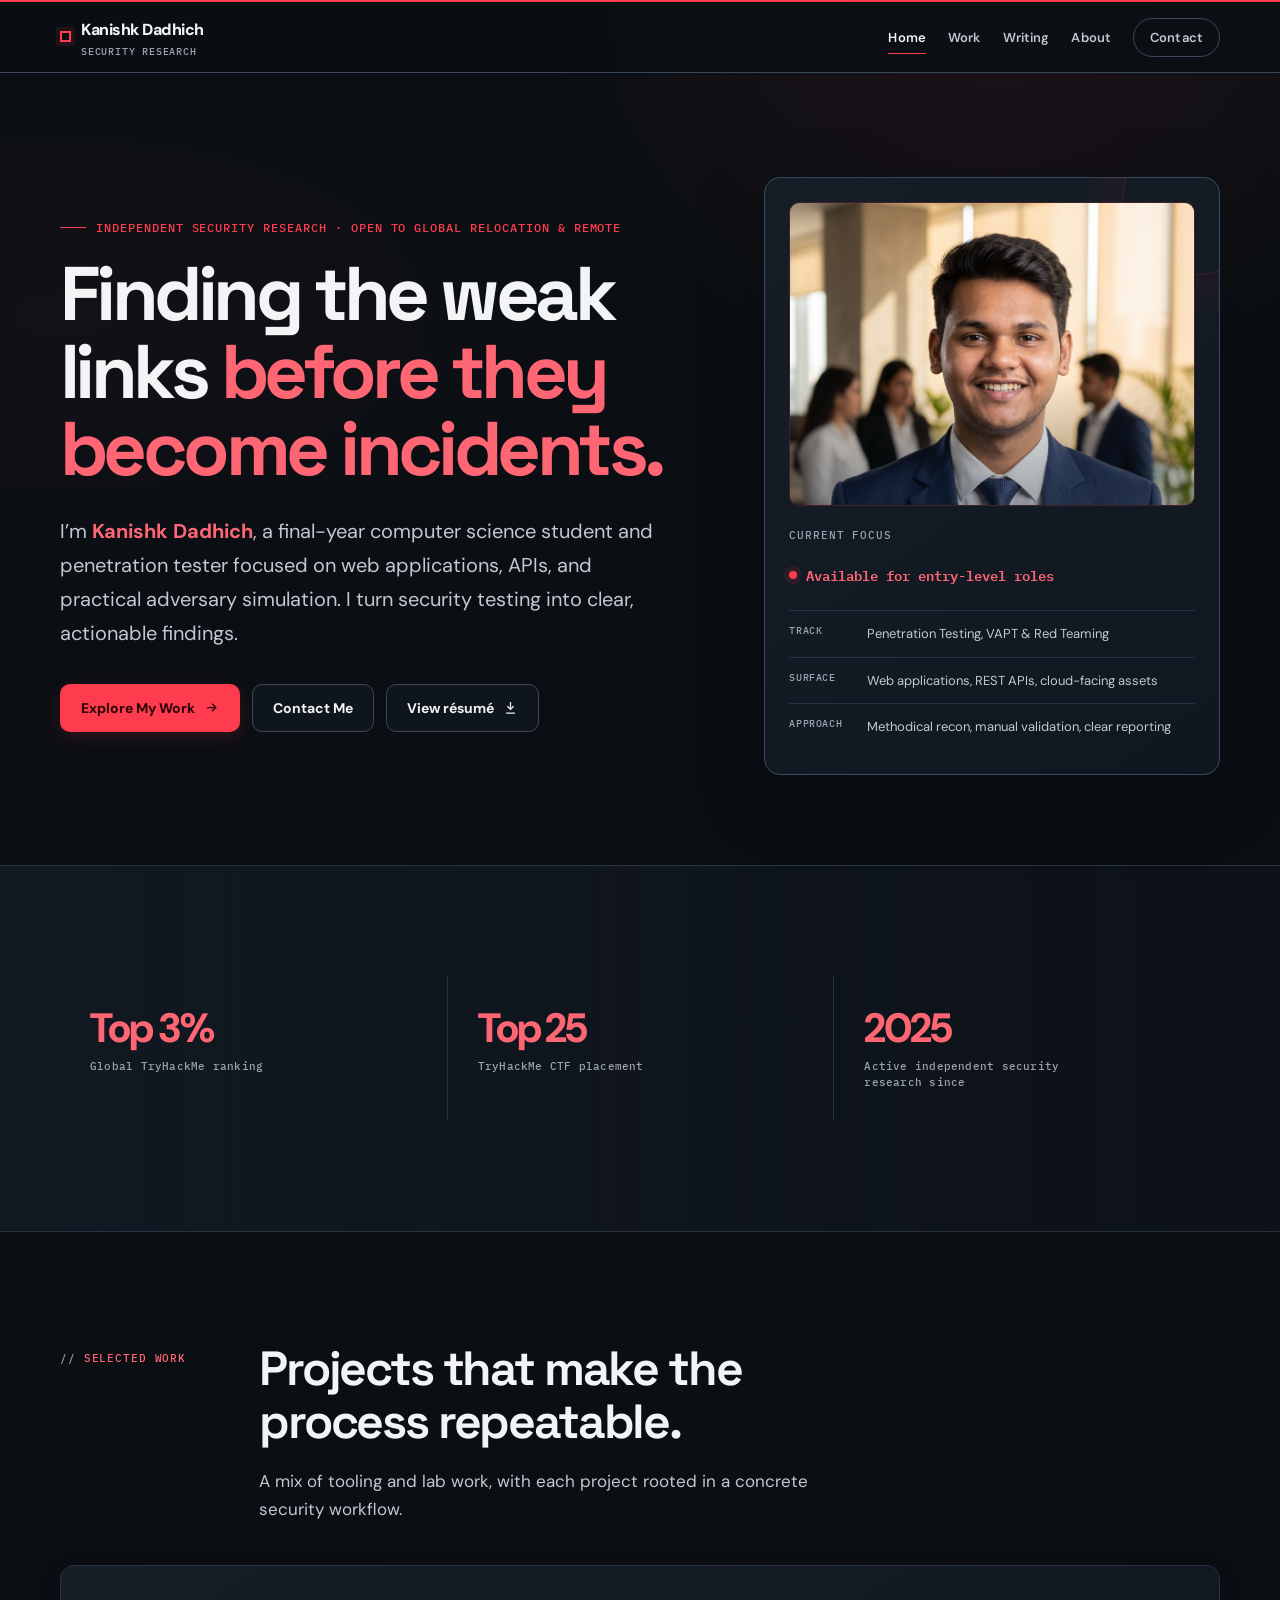
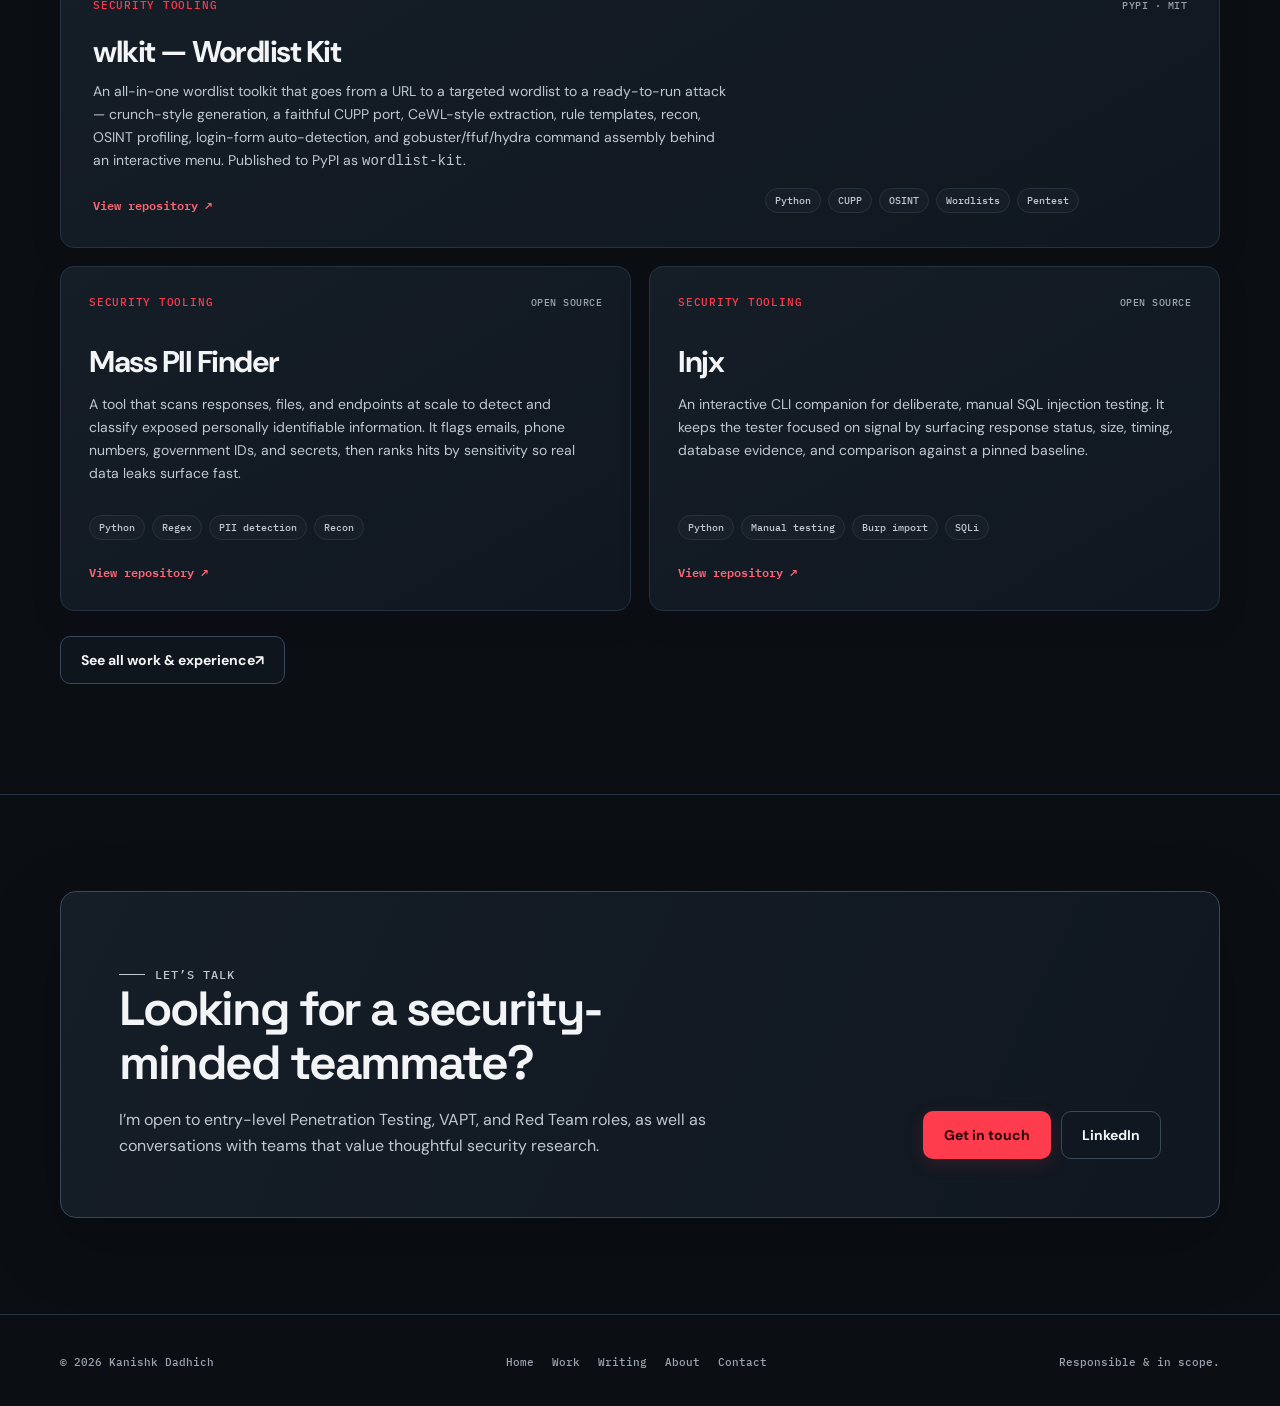
==== commit 4e3a1822: "Change favicon stroke color in index.html" ====
--- a/index.html
+++ b/index.html
@@ -10,7 +10,7 @@
   <meta property="og:description" content="Penetration tester and security researcher focused on web applications, APIs, and practical adversary simulation.">
   <meta property="og:image" content="kanishk.png">
   <meta name="twitter:card" content="summary_large_image">
-  <link rel="icon" href="data:image/svg+xml,%3Csvg xmlns='http://www.w3.org/2000/svg' viewBox='0 0 32 32'%3E%3Crect width='32' height='32' fill='%230B0F14'/%3E%3Crect x='9' y='9' width='14' height='14' fill='none' stroke='%23A3FF12' stroke-width='3'/%3E%3C/svg%3E">
+  <link rel="icon" href="data:image/svg+xml,%3Csvg xmlns='http://www.w3.org/2000/svg' viewBox='0 0 32 32'%3E%3Crect width='32' height='32' fill='%230B0F14'/%3E%3Crect x='9' y='9' width='14' height='14' fill='none' stroke='%23FF3B4E' stroke-width='3'/%3E%3C/svg%3E">
   <link rel="preconnect" href="https://fonts.googleapis.com">
   <link rel="preconnect" href="https://fonts.gstatic.com" crossorigin>
   <link href="https://fonts.googleapis.com/css2?family=DM+Sans:opsz,wght@9..40,400..700&family=IBM+Plex+Mono:wght@400;500;600&family=Space+Grotesk:wght@400;500;600;700&display=swap" rel="stylesheet">
--- a/styles.css
+++ b/styles.css
@@ -9,12 +9,14 @@
   --text-muted: #9ca3af;
   --line: #263241;
   --line-strong: #39495b;
-  --accent: #a3ff12;
-  --accent-bright: #b7ff4f;
-  --accent-ink: #142006;
+  --accent: #ff3b4e;
+  --accent-bright: #ff6674;
+  --accent-ink: #2a0508;
   --warm: #e5c785;
   --danger: #ff8f8f;
   --blue: #60a5fa;
+  --red: var(--accent);
+  --red-bright: var(--accent-bright);
   --header-bg: rgba(11, 15, 20, .88);
   --field-bg: rgba(17, 24, 33, .78);
   --tag-bg: rgba(255, 255, 255, .025);
@@ -46,8 +48,8 @@
   z-index: -2;
   pointer-events: none;
   background:
-    radial-gradient(ellipse at 78% -5%, rgba(96, 165, 250, .08), transparent 29rem),
-    radial-gradient(ellipse at 5% 35%, rgba(163, 255, 18, .035), transparent 31rem),
+    radial-gradient(ellipse at 78% -5%, rgba(255, 59, 78, .08), transparent 29rem),
+    radial-gradient(ellipse at 5% 35%, rgba(255, 59, 78, .035), transparent 31rem),
     var(--bg);
 }
 body::after {
@@ -87,6 +89,7 @@
 
 .site-header {
   position: sticky;
+  border-top: 2px solid var(--red);
   top: 0;
   z-index: 20;
   border-bottom: 1px solid var(--line-strong);
@@ -95,22 +98,22 @@
 }
 .nav-wrap { min-height: 70px; display: flex; align-items: center; justify-content: space-between; gap: 24px; }
 .wordmark { display: inline-flex; align-items: center; gap: 10px; flex-shrink: 0; font-weight: 800; letter-spacing: -.03em; color: var(--text); }
-.wordmark-mark { width: 11px; height: 11px; border: 2px solid var(--accent); box-shadow: 0 0 0 4px rgba(163, 255, 18, .09); }
+.wordmark-mark { width: 11px; height: 11px; border: 2px solid var(--accent); box-shadow: 0 0 0 4px rgba(255, 59, 78, .09); }
 .wordmark small { display: block; color: var(--text-muted); font: 500 10px/1.1 var(--font-mono); letter-spacing: .08em; text-transform: uppercase; margin-top: 3px; }
 .nav-links { display: flex; align-items: center; gap: 22px; margin-left: auto; }
 .nav-toggle { display: none; align-items: center; justify-content: center; width: 44px; height: 44px; padding: 0; color: var(--text-soft); background: transparent; border: 1px solid var(--line-strong); border-radius: 10px; cursor: pointer; transition: border-color .18s ease, color .18s ease, background .18s ease; }
-.nav-toggle:hover { color: var(--accent-bright); border-color: var(--accent); background: rgba(163, 255, 18, .08); }
+.nav-toggle:hover { color: var(--accent-bright); border-color: var(--accent); background: rgba(255, 59, 78, .08); }
 .nav-toggle .icon-close { display: none; }
 .site-header.nav-open .nav-toggle .icon-open { display: none; }
 .site-header.nav-open .nav-toggle .icon-close { display: block; }
 .nav-links a { position: relative; color: var(--text-soft); font: 600 13px var(--font-sans); letter-spacing: .01em; padding: 6px 0; }
 .nav-links a:not(.nav-cta)::after { content: ""; position: absolute; left: 0; right: 0; bottom: -2px; height: 1px; background: var(--accent); transform: scaleX(0); transform-origin: left; transition: transform .22s ease; }
-.nav-links a:not(.nav-cta):hover { color: var(--blue); }
+.nav-links a:not(.nav-cta):hover { color: var(--red); }
 .nav-links a:not(.nav-cta):hover::after { transform: scaleX(1); }
 .nav-links a[aria-current="page"] { color: var(--text); }
 .nav-links a[aria-current="page"]::after { transform: scaleX(1); }
 .nav-cta { padding: 10px 16px !important; border: 1px solid var(--line-strong); border-radius: 999px; transition: border-color .18s ease, background .18s ease; }
-.nav-cta:hover { border-color: var(--blue); background: rgba(96, 165, 250, .08); }
+.nav-cta:hover { border-color: var(--red); background: rgba(255, 59, 78, .08); }
 .hero { padding: 104px 0 90px; }
 .hero-grid { display: grid; grid-template-columns: minmax(0, 1.15fr) minmax(320px, .85fr); gap: clamp(42px, 7vw, 88px); align-items: center; }
 .eyebrow { display: flex; align-items: center; gap: 10px; margin: 0 0 20px; color: var(--accent); font: 500 12px var(--font-mono); letter-spacing: .08em; text-transform: uppercase; }
@@ -118,26 +121,26 @@
 h1, h2, h3, p { margin-top: 0; }
 h1 { max-width: 800px; margin-bottom: 26px; font: 700 clamp(42px, 6vw, 76px)/1.02 var(--font-display); letter-spacing: -.06em; text-wrap: balance; }
 h1 .emphasis { color: var(--accent-bright); }
-.name-highlight { color: var(--accent-bright); font-weight: 700; }
+.name-highlight { color: var(--red-bright); font-weight: 700; }
 .hero-copy { max-width: 620px; color: var(--text-soft); font-size: clamp(17px, 2vw, 20px); line-height: 1.7; text-wrap: pretty; }
 .hero-actions { display: flex; flex-wrap: wrap; gap: 12px; margin-top: 34px; }
 .button { display: inline-flex; align-items: center; justify-content: center; min-height: 48px; padding: 12px 20px; border: 1px solid transparent; border-radius: 10px; font: 700 14px var(--font-sans); cursor: pointer; transition: transform .18s ease, border-color .18s ease, background .18s ease, box-shadow .18s ease; }
 .button:hover { transform: translateY(-2px); }
-.button-primary { color: var(--accent-ink); background: var(--accent); box-shadow: 0 5px 18px rgba(163, 255, 18, .14); }
-.button-primary:hover { background: var(--accent-bright); box-shadow: 0 7px 24px rgba(163, 255, 18, .2); }
+.button-primary { color: var(--accent-ink); background: var(--accent); box-shadow: 0 5px 18px rgba(255, 59, 78, .14); }
+.button-primary:hover { background: var(--accent-bright); box-shadow: 0 7px 24px rgba(255, 59, 78, .2); }
 .button-secondary { color: var(--text); border-color: var(--line-strong); background: var(--field-bg); }
-.button-secondary:hover { border-color: var(--blue); background: rgba(96, 165, 250, .08); }
+.button-secondary:hover { border-color: var(--red); background: rgba(255, 59, 78, .08); }
 .button svg { margin-left: 9px; }
 
 .profile-panel { position: relative; padding: 24px; overflow: hidden; border: 1px solid var(--line-strong); border-radius: 16px; background: linear-gradient(145deg, var(--surface-raised), var(--surface-muted)); box-shadow: var(--shadow); }
-.profile-panel::after { content: ""; position: absolute; width: 145px; height: 145px; right: -50px; top: -50px; border: 1px solid rgba(96, 165, 250, .2); border-radius: 50%; box-shadow: 0 0 0 18px rgba(96, 165, 250, .025), 0 0 0 37px rgba(96, 165, 250, .018); }
-.profile-portrait { position: relative; z-index: 1; aspect-ratio: 4 / 3; margin: 0 0 22px; overflow: hidden; border: 1px solid rgba(163, 255, 18, .22); border-radius: 10px; background: var(--surface-muted); }
+.profile-panel::after { content: ""; position: absolute; width: 145px; height: 145px; right: -50px; top: -50px; border: 1px solid rgba(255, 59, 78, .2); border-radius: 50%; box-shadow: 0 0 0 18px rgba(255, 59, 78, .025), 0 0 0 37px rgba(255, 59, 78, .018); }
+.profile-portrait { position: relative; z-index: 1; aspect-ratio: 4 / 3; margin: 0 0 22px; overflow: hidden; border: 1px solid rgba(255, 59, 78, .22); border-radius: 10px; background: var(--surface-muted); }
 .profile-portrait::after { content: ""; position: absolute; inset: 0; pointer-events: none; background: linear-gradient(to top, rgba(8, 20, 27, .38), transparent 42%); }
 .profile-portrait img { display: block; width: 100%; height: 100%; object-fit: cover; object-position: center 18%; }
 .panel-label { position: relative; z-index: 1; margin-bottom: 21px; color: var(--text-muted); font: 500 11px var(--font-mono); letter-spacing: .08em; text-transform: uppercase; }
 .panel-status { position: relative; z-index: 1; display: flex; align-items: center; gap: 9px; margin-bottom: 24px; color: var(--accent-bright); font: 600 14px var(--font-mono); }
-.status-dot { width: 8px; height: 8px; border-radius: 50%; background: var(--accent); box-shadow: 0 0 0 5px rgba(163, 255, 18, .1); animation: pulse 2.4s ease-out infinite; }
-@keyframes pulse { 0% { box-shadow: 0 0 0 0 rgba(163, 255, 18, .3); } 70% { box-shadow: 0 0 0 9px rgba(163, 255, 18, 0); } 100% { box-shadow: 0 0 0 0 rgba(163, 255, 18, 0); } }
+.status-dot { width: 8px; height: 8px; border-radius: 50%; background: var(--accent); box-shadow: 0 0 0 5px rgba(255, 59, 78, .1); animation: pulse 2.4s ease-out infinite; }
+@keyframes pulse { 0% { box-shadow: 0 0 0 0 rgba(255, 59, 78, .3); } 70% { box-shadow: 0 0 0 9px rgba(255, 59, 78, 0); } 100% { box-shadow: 0 0 0 0 rgba(255, 59, 78, 0); } }
 .focus-list { position: relative; z-index: 1; display: grid; margin: 0; }
 .focus-list div { display: grid; grid-template-columns: 64px 1fr; gap: 14px; padding: 13px 0; border-top: 1px solid var(--line); }
 .focus-list dt { color: var(--text-muted); font: 500 10px var(--font-mono); letter-spacing: .06em; text-transform: uppercase; }
@@ -246,13 +249,13 @@
 .contact-detail h3 { margin: 0 0 12px; font: 600 12px var(--font-mono); letter-spacing: .06em; text-transform: uppercase; color: var(--text-muted); }
 .contact-detail ul { margin: 0 0 30px; padding: 0; list-style: none; display: grid; gap: 12px; }
 .contact-detail a.detail-link { display: inline-flex; align-items: center; gap: 9px; color: var(--text-soft); font-size: 15px; }
-.contact-detail a.detail-link:hover { color: var(--blue); }
+.contact-detail a.detail-link:hover { color: var(--red); }
 .contact-detail .detail-link svg { color: var(--accent); flex: 0 0 auto; }
 .contact-form { display: grid; gap: 16px; padding: clamp(24px, 4vw, 34px); border: 1px solid var(--line-strong); border-radius: 14px; background: var(--surface-muted); }
 .field { display: grid; gap: 7px; }
 .field label { color: var(--text-soft); font: 500 11px var(--font-mono); letter-spacing: .05em; text-transform: uppercase; }
 .field input, .field textarea { width: 100%; padding: 12px 14px; color: var(--text); background: var(--field-bg); border: 1px solid var(--line-strong); border-radius: 8px; font: 400 15px var(--font-sans); transition: border-color .18s ease, box-shadow .18s ease; }
-.field input:focus, .field textarea:focus { outline: none; border-color: var(--blue); box-shadow: 0 0 0 3px rgba(96, 165, 250, .16); }
+.field input:focus, .field textarea:focus { outline: none; border-color: var(--red); box-shadow: 0 0 0 3px rgba(255, 59, 78, .16); }
 .field textarea { min-height: 130px; resize: vertical; }
 .form-note { margin: 4px 0 0; color: var(--text-muted); font-size: 12px; }
 .form-status { margin: 0; min-height: 18px; color: var(--accent-bright); font: 500 12px var(--font-mono); }
@@ -261,7 +264,7 @@
 .footer-inner { display: flex; justify-content: space-between; align-items: center; gap: 20px; flex-wrap: wrap; }
 .footer-nav { display: flex; gap: 18px; flex-wrap: wrap; }
 .footer-nav a { color: var(--text-muted); }
-.footer-nav a:hover { color: var(--blue); }
+.footer-nav a:hover { color: var(--red); }
 .footer-inner p { margin: 0; }
 
 .reveal { opacity: 0; transform: translateY(18px); transition: opacity .55s cubic-bezier(.22,.61,.36,1), transform .55s cubic-bezier(.22,.61,.36,1); }
